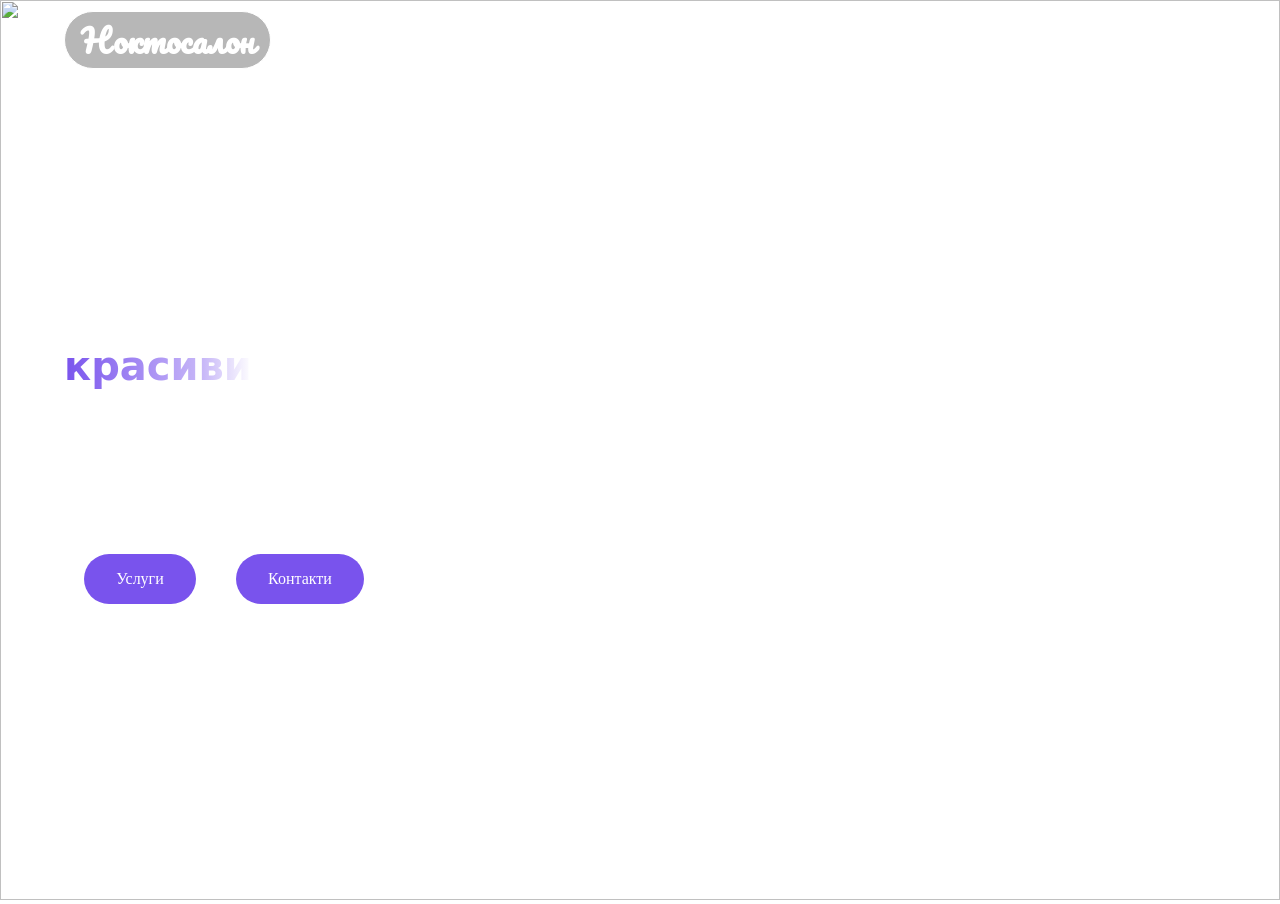
==== index.html @ 21f376b6 "Initial commit Signed-off-by: Ivaylo Ivanov <ivaylolivanov95@gmail.com>" ====
<!DOCTYPE html>
<html>
  <head>
    <meta charset="UTF-8">
    <meta name="viewport" content="width=device-width, initial-scale=1.0">
    <link rel="preconnect" href="https://fonts.googleapis.com">
    <link rel="preconnect" href="https://fonts.gstatic.com" crossorigin>
    <link href="https://fonts.googleapis.com/css2?family=EB+Garamond:ital,wght@0,400..800;1,400..800&family=Fascinate&family=Oi&family=Pacifico&display=swap" rel="stylesheet">

    <meta name="description" content="Грижа за вашите нокти.">

    <title>Салон за Нокти - Ноктосалон</title>
    <link rel="stylesheet" href="style.css">
  </head>

  <body>
    <div class="absolute-bg">
      <img src="data/nail-salon.jpg">
    </div>

    <header>
      <div id="logo">Ноктосалон</div>
      <nav>
        <a>Услуги</a>
        <a>За Нас</a>
        <a>Галерия</a>
        <a>Контакти</a>
      </nav>
    </header>

    <section id="greet-content">
      <h2>
        Погрижете за вашите нокти. Почувствайте се отново <span class="gradient-purple2white">красиви</span>.
      </h2>
      <p>
        Позволете на ръцете ви отново да се почувстват в готовност да вършат чудесата, на които сте способни.
      </p>

      <nav>
        <a>Услуги</a>
        <a>Контакти</a>
      </nav>
    </section>

  </body>
</html>
---- style.css ----
body {
    margin: 0;
    padding: 0;
}

.absolute-bg {
    padding: 0;
    margin: 0;
    position: absolute;
    width: 100%;
    height: 100%;
    z-index: -1;
}

.absolute-bg img {
    width: 100%;
    height: 100%;
}

#logo {
    /* Most likely very temporal thing */
    background-color: #B7B7B7;
    border: 1px solid white;
    border-radius: 9999999999px;
    padding: 0 0.5em;

    color: white;
    align-content: space-between;

    font-family: "Pacifico", cursive;
    font-weight: 600;
    font-size: 2em;
    font-style: normal;
}

header {
    position: relative;
    display: flex;

    left: 5%;

    width: 90%;
    height: 5em;

    align-items: center;
    justify-content: space-evenly;

    font-family: "Cherry Cream Soda", system-ui;
    font-weight: 500;
    font-style: normal;
}

header nav {
    display: flex;

    width: 100%;

    padding: 0;
    margin: 0;

    list-style: none;

    justify-content: flex-end;
    gap: 3em;
    color: white;
}

#greet-content {
    color: white;

    position: relative;
    left: 5%;
    width: 25%;
}

#greet-content h2 {
    font-family: "Cherry Cream Soda", system-ui;
    font-weight: 600;
    font-style: normal;
    font-size: 2.5em;
}

#greet-content p {
    font-weight: 500;
    font-style: normal;
    font-size: 1.5em;
}

#greet-content nav {
    display: flex;
    justify-content: space-around;
}

#greet-content nav>a {
    background-color: rgba(121, 83, 237, 1);
    border-radius: 999999px;
    padding: 1em 2em;
}

.gradient-purple2white {
    color: #0000;

    background: linear-gradient(90deg, rgba(121, 83, 237, 1) 0%, rgba(200, 184, 248, 1) 74%, rgba(255, 255, 255, 1) 100%);
    background-clip: text;
}
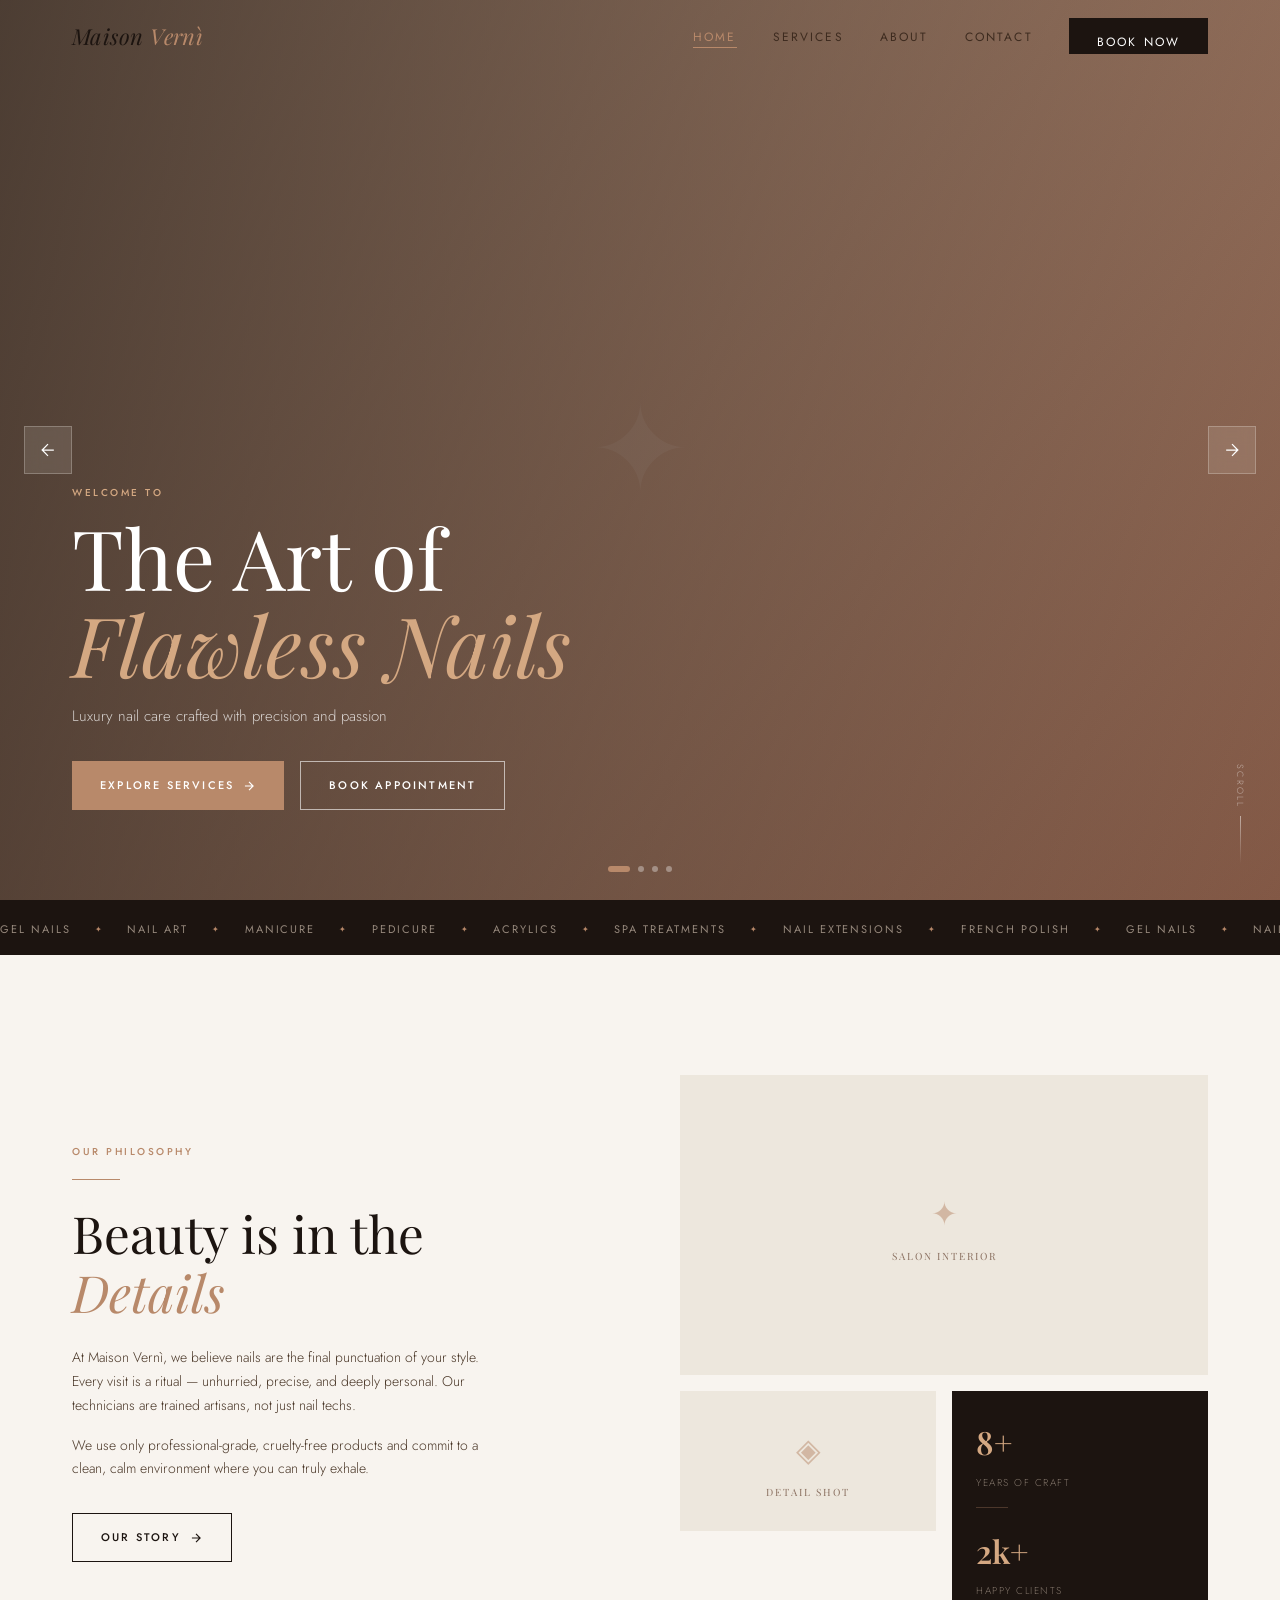
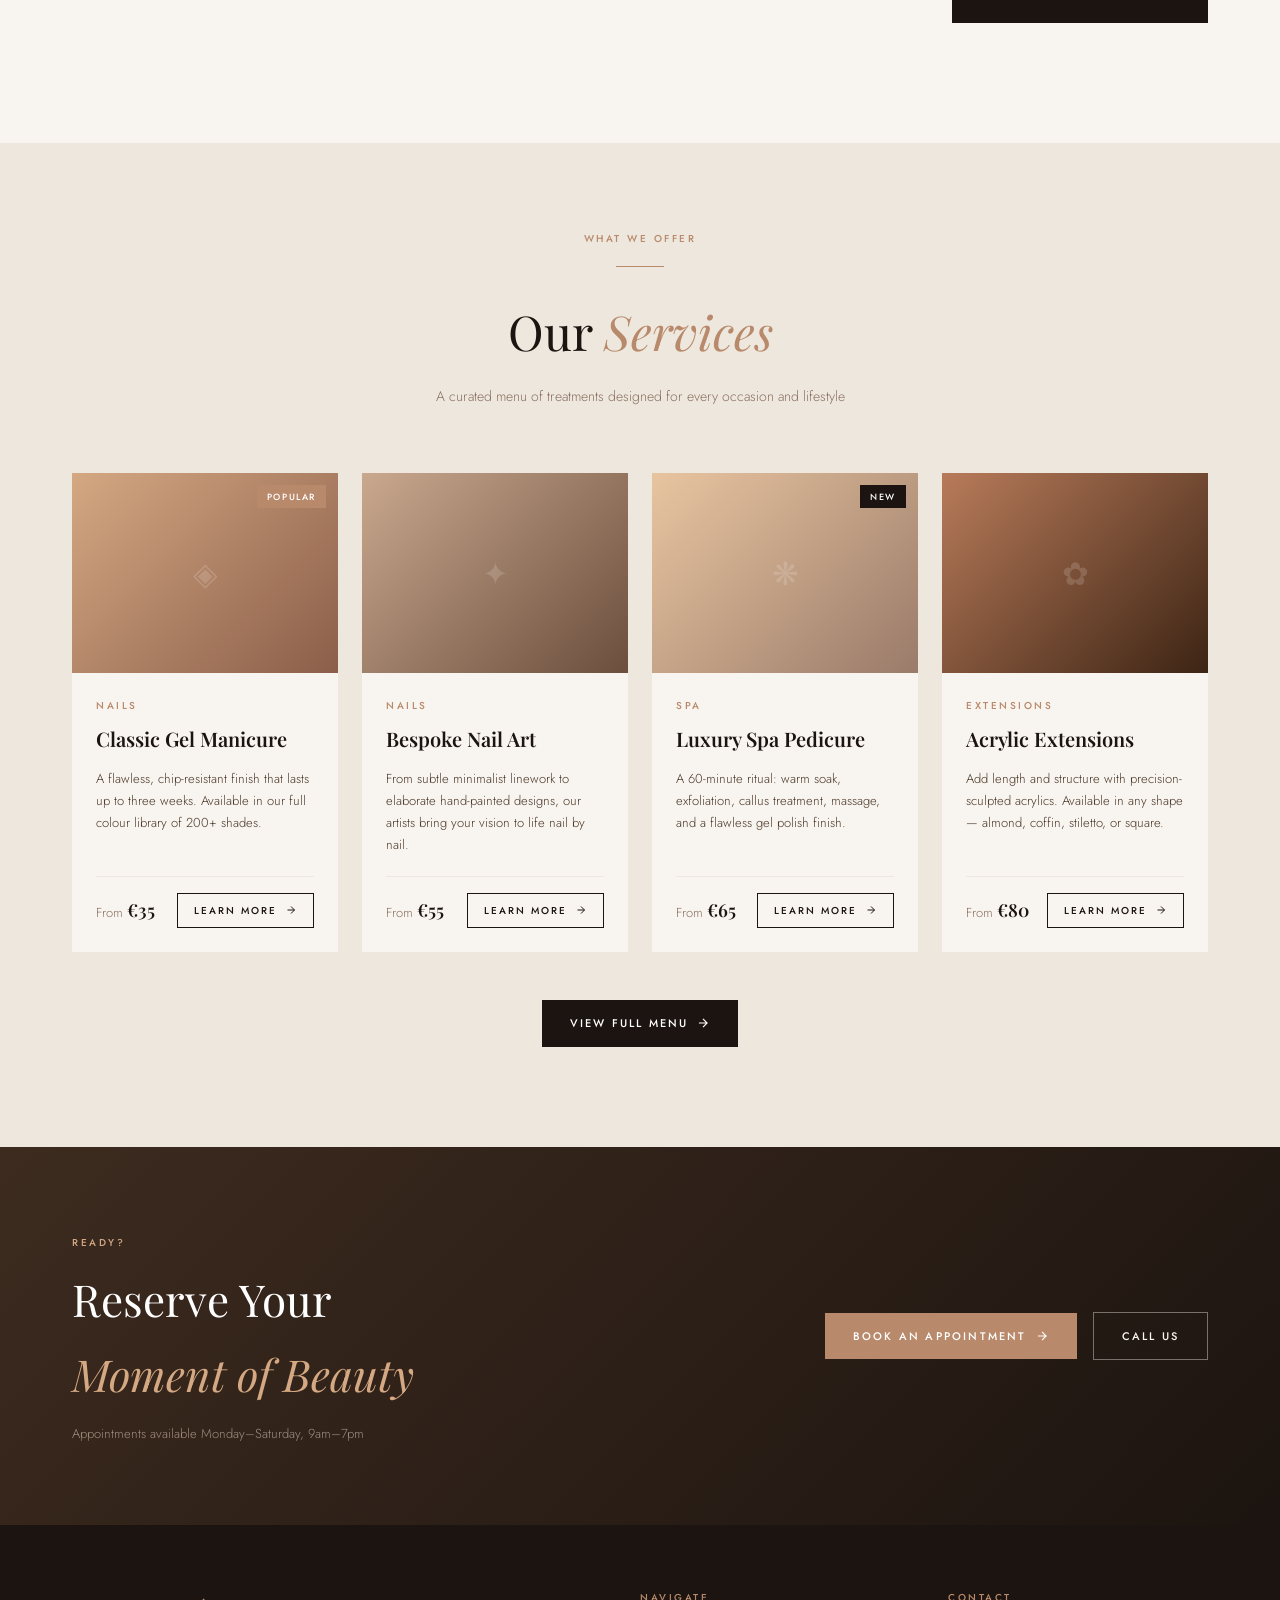
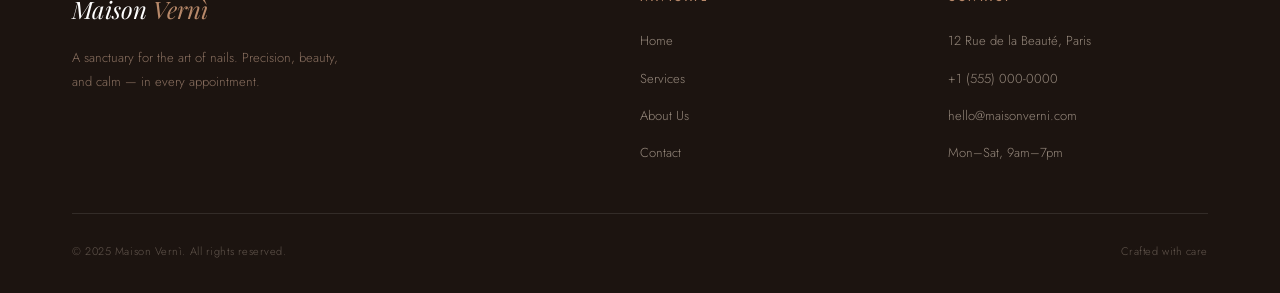
==== commit 76b1316f: "Add pages, upgrade homepage Signed-off-by: Ivaylo Ivanov <ivaylolivanov95@gmail.com>" ====
--- a/index.html
+++ b/index.html
@@ -1,46 +1,338 @@
 <!DOCTYPE html>
-<html>
-  <head>
-    <meta charset="UTF-8">
-    <meta name="viewport" content="width=device-width, initial-scale=1.0">
-    <link rel="preconnect" href="https://fonts.googleapis.com">
-    <link rel="preconnect" href="https://fonts.gstatic.com" crossorigin>
-    <link href="https://fonts.googleapis.com/css2?family=EB+Garamond:ital,wght@0,400..800;1,400..800&family=Fascinate&family=Oi&family=Pacifico&display=swap" rel="stylesheet">
-
-    <meta name="description" content="Грижа за вашите нокти.">
-
-    <title>Салон за Нокти - Ноктосалон</title>
-    <link rel="stylesheet" href="style.css">
-  </head>
-
-  <body>
-    <div class="absolute-bg">
-      <img src="data/nail-salon.jpg">
-    </div>
-
-    <header>
-      <div id="logo">Ноктосалон</div>
-      <nav>
-        <a>Услуги</a>
-        <a>За Нас</a>
-        <a>Галерия</a>
-        <a>Контакти</a>
-      </nav>
-    </header>
-
-    <section id="greet-content">
-      <h2>
-        Погрижете за вашите нокти. Почувствайте се отново <span class="gradient-purple2white">красиви</span>.
-      </h2>
-      <p>
-        Позволете на ръцете ви отново да се почувстват в готовност да вършат чудесата, на които сте способни.
-      </p>
-
-      <nav>
-        <a>Услуги</a>
-        <a>Контакти</a>
-      </nav>
-    </section>
-
-  </body>
+<html lang="en">
+<head>
+  <meta charset="UTF-8" />
+  <meta name="viewport" content="width=device-width, initial-scale=1.0" />
+  <title>Maison Vernì — Nail Atelier</title>
+  <link rel="stylesheet" href="style.css" />
+  <link rel="stylesheet" href="index.css" />
+</head>
+<body>
+
+<!-- ── NAV ───────────────────────────────────────────────── -->
+<nav>
+  <div class="container">
+    <a href="index.html" class="nav-logo">Maison <span>Vernì</span></a>
+    <button class="nav-toggle" aria-label="Toggle menu">
+      <span></span><span></span><span></span>
+    </button>
+    <ul class="nav-links">
+      <li><a href="index.html">Home</a></li>
+      <li><a href="services.html">Services</a></li>
+      <li><a href="about.html">About</a></li>
+      <li><a href="contact.html">Contact</a></li>
+      <li><a href="contact.html" class="btn btn-dark nav-cta">Book Now</a></li>
+    </ul>
+  </div>
+</nav>
+
+<!-- ── SLIDESHOW ─────────────────────────────────────────── -->
+<section class="slideshow" aria-label="Salon gallery">
+  <div class="slideshow-track">
+
+    <div class="slide active">
+      <div class="slide-img" style="background: linear-gradient(135deg, #C9A88E 0%, #8B5E4A 100%);">
+        <div class="slide-placeholder-icon">✦</div>
+      </div>
+      <div class="slide-overlay">
+        <div class="slide-content">
+          <span class="tag">Welcome to</span>
+          <h1>The Art of<br><em>Flawless Nails</em></h1>
+          <p>Luxury nail care crafted with precision and passion</p>
+          <div class="slide-actions">
+            <a href="services.html" class="btn btn-rose">Explore Services
+              <svg width="14" height="14" viewBox="0 0 24 24" fill="none" stroke="currentColor" stroke-width="2"><path d="M5 12h14M12 5l7 7-7 7"/></svg>
+            </a>
+            <a href="contact.html" class="btn btn-outline" style="color:#fff;border-color:rgba(255,255,255,0.6);">Book Appointment</a>
+          </div>
+        </div>
+      </div>
+    </div>
+
+    <div class="slide">
+      <div class="slide-img" style="background: linear-gradient(135deg, #6B4E3D 0%, #3D2414 50%, #B87B5A 100%);">
+        <div class="slide-placeholder-icon">◈</div>
+      </div>
+      <div class="slide-overlay">
+        <div class="slide-content">
+          <span class="tag">Signature Service</span>
+          <h1>Gel Artistry<br><em>Redefined</em></h1>
+          <p>Long-lasting colour with a mirror-like shine that endures</p>
+          <div class="slide-actions">
+            <a href="services.html" class="btn btn-rose">Discover More
+              <svg width="14" height="14" viewBox="0 0 24 24" fill="none" stroke="currentColor" stroke-width="2"><path d="M5 12h14M12 5l7 7-7 7"/></svg>
+            </a>
+          </div>
+        </div>
+      </div>
+    </div>
+
+    <div class="slide">
+      <div class="slide-img" style="background: linear-gradient(135deg, #D4B896 0%, #9A7B6A 50%, #5C3A28 100%);">
+        <div class="slide-placeholder-icon">❋</div>
+      </div>
+      <div class="slide-overlay">
+        <div class="slide-content">
+          <span class="tag">Nail Art Studio</span>
+          <h1>Where Nails<br><em>Become Canvas</em></h1>
+          <p>Bespoke nail art tailored to your aesthetic vision</p>
+          <div class="slide-actions">
+            <a href="contact.html" class="btn btn-rose">Book a Session
+              <svg width="14" height="14" viewBox="0 0 24 24" fill="none" stroke="currentColor" stroke-width="2"><path d="M5 12h14M12 5l7 7-7 7"/></svg>
+            </a>
+          </div>
+        </div>
+      </div>
+    </div>
+
+    <div class="slide">
+      <div class="slide-img" style="background: linear-gradient(135deg, #E8C5A0 0%, #C49070 50%, #7A4F38 100%);">
+        <div class="slide-placeholder-icon">✿</div>
+      </div>
+      <div class="slide-overlay">
+        <div class="slide-content">
+          <span class="tag">Spa Experience</span>
+          <h1>Indulge in<br><em>Pure Luxury</em></h1>
+          <p>Full spa manicures and pedicures — your moment of calm</p>
+          <div class="slide-actions">
+            <a href="services.html" class="btn btn-rose">View Treatments
+              <svg width="14" height="14" viewBox="0 0 24 24" fill="none" stroke="currentColor" stroke-width="2"><path d="M5 12h14M12 5l7 7-7 7"/></svg>
+            </a>
+          </div>
+        </div>
+      </div>
+    </div>
+
+  </div><!-- /track -->
+
+  <button class="ss-prev ss-arrow" aria-label="Previous slide">
+    <svg width="20" height="20" viewBox="0 0 24 24" fill="none" stroke="currentColor" stroke-width="1.5"><path d="M19 12H5M12 19l-7-7 7-7"/></svg>
+  </button>
+  <button class="ss-next ss-arrow" aria-label="Next slide">
+    <svg width="20" height="20" viewBox="0 0 24 24" fill="none" stroke="currentColor" stroke-width="1.5"><path d="M5 12h14M12 5l7 7-7 7"/></svg>
+  </button>
+
+  <div class="slideshow-dots" role="tablist" aria-label="Slide navigation"></div>
+  <div class="scroll-hint">
+    <span>Scroll</span>
+    <div class="scroll-line"></div>
+  </div>
+</section>
+
+<!-- ── MARQUEE STRIP ─────────────────────────────────────── -->
+<div class="marquee-wrap">
+  <div class="marquee-track">
+    <span>Gel Nails</span><span class="dot-sep">✦</span>
+    <span>Nail Art</span><span class="dot-sep">✦</span>
+    <span>Manicure</span><span class="dot-sep">✦</span>
+    <span>Pedicure</span><span class="dot-sep">✦</span>
+    <span>Acrylics</span><span class="dot-sep">✦</span>
+    <span>Spa Treatments</span><span class="dot-sep">✦</span>
+    <span>Nail Extensions</span><span class="dot-sep">✦</span>
+    <span>French Polish</span><span class="dot-sep">✦</span>
+    <span>Gel Nails</span><span class="dot-sep">✦</span>
+    <span>Nail Art</span><span class="dot-sep">✦</span>
+    <span>Manicure</span><span class="dot-sep">✦</span>
+    <span>Pedicure</span><span class="dot-sep">✦</span>
+    <span>Acrylics</span><span class="dot-sep">✦</span>
+    <span>Spa Treatments</span><span class="dot-sep">✦</span>
+    <span>Nail Extensions</span><span class="dot-sep">✦</span>
+    <span>French Polish</span><span class="dot-sep">✦</span>
+  </div>
+</div>
+
+<!-- ── INTRO ──────────────────────────────────────────────── -->
+<section class="intro-section">
+  <div class="container">
+    <div class="intro-grid">
+      <div class="intro-text">
+        <div class="reveal">
+          <span class="tag">Our Philosophy</span>
+          <div class="divider"></div>
+          <h2>Beauty is in the<br><em>Details</em></h2>
+        </div>
+        <p class="reveal reveal-delay-1">At Maison Vernì, we believe nails are the final punctuation of your style. Every visit is a ritual — unhurried, precise, and deeply personal. Our technicians are trained artisans, not just nail techs.</p>
+        <p class="reveal reveal-delay-2">We use only professional-grade, cruelty-free products and commit to a clean, calm environment where you can truly exhale.</p>
+        <a href="about.html" class="btn btn-outline reveal reveal-delay-3">Our Story
+          <svg width="14" height="14" viewBox="0 0 24 24" fill="none" stroke="currentColor" stroke-width="2"><path d="M5 12h14M12 5l7 7-7 7"/></svg>
+        </a>
+      </div>
+      <div class="intro-visual reveal reveal-delay-1">
+        <div class="intro-img-main">
+          <div class="img-placeholder large">
+            <span>✦</span>
+            <p>Salon Interior</p>
+          </div>
+        </div>
+        <div class="intro-img-side">
+          <div class="img-placeholder small">
+            <span>◈</span>
+            <p>Detail Shot</p>
+          </div>
+          <div class="stats-card">
+            <div class="stat"><span class="stat-num">8+</span><span class="stat-label">Years of craft</span></div>
+            <div class="stat-sep"></div>
+            <div class="stat"><span class="stat-num">2k+</span><span class="stat-label">Happy clients</span></div>
+          </div>
+        </div>
+      </div>
+    </div>
+  </div>
+</section>
+
+<!-- ── SERVICES PREVIEW ───────────────────────────────────── -->
+<section class="services-preview">
+  <div class="container">
+    <div class="section-header reveal">
+      <span class="tag">What We Offer</span>
+      <div class="divider divider--center"></div>
+      <h2>Our <em>Services</em></h2>
+      <p>A curated menu of treatments designed for every occasion and lifestyle</p>
+    </div>
+
+    <div class="services-grid">
+
+      <article class="service-card reveal">
+        <div class="service-img">
+          <div class="img-placeholder service-ph" style="background:linear-gradient(135deg,#D4A882,#8B5E4A)">
+            <span>◈</span>
+          </div>
+          <div class="service-badge">Popular</div>
+        </div>
+        <div class="service-body">
+          <span class="tag">Nails</span>
+          <h3>Classic Gel Manicure</h3>
+          <p>A flawless, chip-resistant finish that lasts up to three weeks. Available in our full colour library of 200+ shades.</p>
+          <div class="service-footer">
+            <span class="price">From <strong>€35</strong></span>
+            <a href="services.html#gel-manicure" class="btn btn-outline btn-sm">Learn More
+              <svg width="12" height="12" viewBox="0 0 24 24" fill="none" stroke="currentColor" stroke-width="2"><path d="M5 12h14M12 5l7 7-7 7"/></svg>
+            </a>
+          </div>
+        </div>
+      </article>
+
+      <article class="service-card reveal reveal-delay-1">
+        <div class="service-img">
+          <div class="img-placeholder service-ph" style="background:linear-gradient(135deg,#C9A88E,#6B4E3D)">
+            <span>✦</span>
+          </div>
+        </div>
+        <div class="service-body">
+          <span class="tag">Nails</span>
+          <h3>Bespoke Nail Art</h3>
+          <p>From subtle minimalist linework to elaborate hand-painted designs, our artists bring your vision to life nail by nail.</p>
+          <div class="service-footer">
+            <span class="price">From <strong>€55</strong></span>
+            <a href="services.html#nail-art" class="btn btn-outline btn-sm">Learn More
+              <svg width="12" height="12" viewBox="0 0 24 24" fill="none" stroke="currentColor" stroke-width="2"><path d="M5 12h14M12 5l7 7-7 7"/></svg>
+            </a>
+          </div>
+        </div>
+      </article>
+
+      <article class="service-card reveal reveal-delay-2">
+        <div class="service-img">
+          <div class="img-placeholder service-ph" style="background:linear-gradient(135deg,#E8C5A0,#9A7B6A)">
+            <span>❋</span>
+          </div>
+          <div class="service-badge service-badge--new">New</div>
+        </div>
+        <div class="service-body">
+          <span class="tag">Spa</span>
+          <h3>Luxury Spa Pedicure</h3>
+          <p>A 60-minute ritual: warm soak, exfoliation, callus treatment, massage, and a flawless gel polish finish.</p>
+          <div class="service-footer">
+            <span class="price">From <strong>€65</strong></span>
+            <a href="services.html#spa-pedicure" class="btn btn-outline btn-sm">Learn More
+              <svg width="12" height="12" viewBox="0 0 24 24" fill="none" stroke="currentColor" stroke-width="2"><path d="M5 12h14M12 5l7 7-7 7"/></svg>
+            </a>
+          </div>
+        </div>
+      </article>
+
+      <article class="service-card reveal reveal-delay-3">
+        <div class="service-img">
+          <div class="img-placeholder service-ph" style="background:linear-gradient(135deg,#B87B5A,#3D2414)">
+            <span>✿</span>
+          </div>
+        </div>
+        <div class="service-body">
+          <span class="tag">Extensions</span>
+          <h3>Acrylic Extensions</h3>
+          <p>Add length and structure with precision-sculpted acrylics. Available in any shape — almond, coffin, stiletto, or square.</p>
+          <div class="service-footer">
+            <span class="price">From <strong>€80</strong></span>
+            <a href="services.html#acrylics" class="btn btn-outline btn-sm">Learn More
+              <svg width="12" height="12" viewBox="0 0 24 24" fill="none" stroke="currentColor" stroke-width="2"><path d="M5 12h14M12 5l7 7-7 7"/></svg>
+            </a>
+          </div>
+        </div>
+      </article>
+
+    </div>
+
+    <div class="services-cta reveal">
+      <a href="services.html" class="btn btn-dark">View Full Menu
+        <svg width="14" height="14" viewBox="0 0 24 24" fill="none" stroke="currentColor" stroke-width="2"><path d="M5 12h14M12 5l7 7-7 7"/></svg>
+      </a>
+    </div>
+  </div>
+</section>
+
+<!-- ── CTA BANNER ────────────────────────────────────────── -->
+<section class="cta-banner reveal">
+  <div class="container">
+    <div class="cta-inner">
+      <div class="cta-text">
+        <span class="tag">Ready?</span>
+        <h2>Reserve Your<br><em>Moment of Beauty</em></h2>
+        <p>Appointments available Monday–Saturday, 9am–7pm</p>
+      </div>
+      <div class="cta-actions">
+        <a href="contact.html" class="btn btn-rose">Book an Appointment
+          <svg width="14" height="14" viewBox="0 0 24 24" fill="none" stroke="currentColor" stroke-width="2"><path d="M5 12h14M12 5l7 7-7 7"/></svg>
+        </a>
+        <a href="tel:+1555000000" class="btn btn-outline" style="color:var(--ivory);border-color:rgba(248,244,239,0.4)">Call Us</a>
+      </div>
+    </div>
+  </div>
+</section>
+
+<!-- ── FOOTER ─────────────────────────────────────────────── -->
+<footer>
+  <div class="container">
+    <div class="footer-inner">
+      <div class="footer-brand">
+        <div class="footer-logo">Maison <span>Vernì</span></div>
+        <p>A sanctuary for the art of nails. Precision, beauty, and calm — in every appointment.</p>
+      </div>
+      <div class="footer-col">
+        <h4>Navigate</h4>
+        <ul>
+          <li><a href="index.html">Home</a></li>
+          <li><a href="services.html">Services</a></li>
+          <li><a href="about.html">About Us</a></li>
+          <li><a href="contact.html">Contact</a></li>
+        </ul>
+      </div>
+      <div class="footer-col">
+        <h4>Contact</h4>
+        <ul>
+          <li><a href="#">12 Rue de la Beauté, Paris</a></li>
+          <li><a href="tel:+1555000000">+1 (555) 000-0000</a></li>
+          <li><a href="mailto:hello@maisonverni.com">hello@maisonverni.com</a></li>
+          <li><a href="#">Mon–Sat, 9am–7pm</a></li>
+        </ul>
+      </div>
+    </div>
+    <div class="footer-bottom">
+      <span>© 2025 Maison Vernì. All rights reserved.</span>
+      <span>Crafted with care</span>
+    </div>
+  </div>
+</footer>
+
+<script src="main.js"></script>
+</body>
 </html>
--- a/style.css
+++ b/style.css
@@ -1,105 +1,280 @@
+@import url('https://fonts.googleapis.com/css2?family=Playfair+Display:ital,wght@0,400;0,600;0,700;1,400;1,600&family=Cormorant+Garamond:ital,wght@0,300;0,400;1,300&family=Jost:wght@200;300;400;500&display=swap');
+
+/* ── Variables ──────────────────────────────────────────── */
+:root {
+  --ivory:      #F8F4EF;
+  --ivory-dark: #EDE7DD;
+  --espresso:   #1C1410;
+  --mink:       #3D2B1F;
+  --rose-gold:  #B8896A;
+  --rose-light: #D4A882;
+  --blush:      #E8D5C4;
+  --text-body:  #4A3728;
+  --text-muted: #8A7060;
+  --white:      #FFFFFF;
+
+  --ff-display: 'Playfair Display', Georgia, serif;
+  --ff-accent:  'Cormorant Garamond', Georgia, serif;
+  --ff-body:    'Jost', sans-serif;
+
+  --nav-h: 72px;
+  --max-w: 1200px;
+  --ease: cubic-bezier(0.4, 0, 0.2, 1);
+}
+
+/* ── Reset ──────────────────────────────────────────────── */
+*, *::before, *::after { box-sizing: border-box; margin: 0; padding: 0; }
+html { scroll-behavior: smooth; }
 body {
-    margin: 0;
-    padding: 0;
-}
-
-.absolute-bg {
-    padding: 0;
-    margin: 0;
-    position: absolute;
-    width: 100%;
-    height: 100%;
-    z-index: -1;
-}
-
-.absolute-bg img {
-    width: 100%;
-    height: 100%;
-}
-
-#logo {
-    /* Most likely very temporal thing */
-    background-color: #B7B7B7;
-    border: 1px solid white;
-    border-radius: 9999999999px;
-    padding: 0 0.5em;
-
-    color: white;
-    align-content: space-between;
-
-    font-family: "Pacifico", cursive;
-    font-weight: 600;
-    font-size: 2em;
-    font-style: normal;
-}
-
-header {
-    position: relative;
-    display: flex;
-
-    left: 5%;
-
-    width: 90%;
-    height: 5em;
-
-    align-items: center;
-    justify-content: space-evenly;
-
-    font-family: "Cherry Cream Soda", system-ui;
-    font-weight: 500;
-    font-style: normal;
-}
-
-header nav {
-    display: flex;
-
-    width: 100%;
-
-    padding: 0;
-    margin: 0;
-
-    list-style: none;
-
-    justify-content: flex-end;
-    gap: 3em;
-    color: white;
-}
-
-#greet-content {
-    color: white;
-
-    position: relative;
-    left: 5%;
-    width: 25%;
-}
-
-#greet-content h2 {
-    font-family: "Cherry Cream Soda", system-ui;
-    font-weight: 600;
-    font-style: normal;
-    font-size: 2.5em;
-}
-
-#greet-content p {
-    font-weight: 500;
-    font-style: normal;
-    font-size: 1.5em;
-}
-
-#greet-content nav {
-    display: flex;
-    justify-content: space-around;
-}
-
-#greet-content nav>a {
-    background-color: rgba(121, 83, 237, 1);
-    border-radius: 999999px;
-    padding: 1em 2em;
-}
-
-.gradient-purple2white {
-    color: #0000;
-
-    background: linear-gradient(90deg, rgba(121, 83, 237, 1) 0%, rgba(200, 184, 248, 1) 74%, rgba(255, 255, 255, 1) 100%);
-    background-clip: text;
-}
+  background: var(--ivory);
+  color: var(--espresso);
+  font-family: var(--ff-body);
+  font-weight: 300;
+  line-height: 1.7;
+  overflow-x: hidden;
+}
+img { display: block; max-width: 100%; }
+a { color: inherit; text-decoration: none; }
+ul { list-style: none; }
+
+/* ── Utility ────────────────────────────────────────────── */
+.container { max-width: var(--max-w); margin: 0 auto; padding: 0 32px; }
+.tag {
+  display: inline-block;
+  font-family: var(--ff-body);
+  font-weight: 500;
+  font-size: 10px;
+  letter-spacing: 0.25em;
+  text-transform: uppercase;
+  color: var(--rose-gold);
+}
+.divider {
+  width: 48px; height: 1px;
+  background: var(--rose-gold);
+  margin: 16px 0 24px;
+}
+.divider--center { margin-left: auto; margin-right: auto; }
+
+/* ── NAV ────────────────────────────────────────────────── */
+nav {
+  position: fixed; top: 0; left: 0; right: 0; z-index: 100;
+  height: var(--nav-h);
+  display: flex; align-items: center;
+  transition: background 0.4s var(--ease), box-shadow 0.4s var(--ease);
+}
+nav.scrolled {
+  background: rgba(248, 244, 239, 0.96);
+  backdrop-filter: blur(12px);
+  box-shadow: 0 1px 0 var(--ivory-dark);
+}
+nav .container {
+  display: flex;
+  align-items: center;
+  justify-content: space-between;
+  width: 100%;
+}
+.nav-logo {
+  font-family: var(--ff-display);
+  font-style: italic;
+  font-size: 22px;
+  font-weight: 400;
+  color: var(--espresso);
+  letter-spacing: 0.02em;
+  line-height: 1;
+}
+.nav-logo span { color: var(--rose-gold); }
+.nav-links {
+  display: flex; gap: 36px; align-items: center;
+}
+.nav-links a {
+  font-family: var(--ff-body);
+  font-weight: 400;
+  font-size: 12px;
+  letter-spacing: 0.18em;
+  text-transform: uppercase;
+  color: var(--mink);
+  position: relative;
+  padding-bottom: 2px;
+  transition: color 0.25s;
+}
+.nav-links a::after {
+  content: '';
+  position: absolute; bottom: 0; left: 0; right: 0;
+  height: 1px; background: var(--rose-gold);
+  transform: scaleX(0); transform-origin: left;
+  transition: transform 0.3s var(--ease);
+}
+.nav-links a:hover { color: var(--rose-gold); }
+.nav-links a:hover::after,
+.nav-links a.active::after { transform: scaleX(1); }
+.nav-links a.active { color: var(--rose-gold); }
+.nav-cta {
+  font-family: var(--ff-body);
+  font-weight: 500;
+  font-size: 11px;
+  letter-spacing: 0.2em;
+  text-transform: uppercase;
+  color: var(--white) !important;
+  background: var(--espresso);
+  padding: 10px 22px;
+  transition: background 0.25s !important;
+}
+.nav-cta::after { display: none !important; }
+.nav-cta:hover { background: var(--rose-gold) !important; color: var(--white) !important; }
+
+/* Mobile hamburger */
+.nav-toggle {
+  display: none;
+  background: none; border: none; cursor: pointer;
+  padding: 4px; flex-direction: column; gap: 5px;
+}
+.nav-toggle span {
+  display: block; width: 24px; height: 1.5px;
+  background: var(--espresso);
+  transition: transform 0.3s var(--ease), opacity 0.3s;
+}
+@media (max-width: 768px) {
+  .nav-toggle { display: flex; }
+  .nav-links {
+    position: fixed; top: var(--nav-h); left: 0; right: 0;
+    background: var(--ivory);
+    flex-direction: column; gap: 0;
+    padding: 24px 0;
+    transform: translateY(-110%);
+    opacity: 0;
+    transition: transform 0.4s var(--ease), opacity 0.4s var(--ease);
+    box-shadow: 0 8px 24px rgba(0,0,0,0.08);
+  }
+  .nav-links.open { transform: translateY(0); opacity: 1; }
+  .nav-links a { padding: 14px 32px; width: 100%; }
+  .nav-cta { margin: 8px 32px; width: calc(100% - 64px); text-align: center; }
+}
+
+/* ── FOOTER ─────────────────────────────────────────────── */
+footer {
+  background: var(--espresso);
+  color: var(--blush);
+  padding: 64px 0 32px;
+  margin-top: 120px;
+}
+.footer-inner {
+  display: grid;
+  grid-template-columns: 2fr 1fr 1fr;
+  gap: 48px;
+  padding-bottom: 48px;
+  border-bottom: 1px solid rgba(255,255,255,0.1);
+}
+.footer-brand { max-width: 280px; }
+.footer-logo {
+  font-family: var(--ff-display);
+  font-style: italic;
+  font-size: 24px;
+  color: var(--white);
+  margin-bottom: 16px;
+}
+.footer-logo span { color: var(--rose-gold); }
+.footer-brand p {
+  font-size: 13px;
+  color: var(--text-muted);
+  line-height: 1.8;
+}
+.footer-col h4 {
+  font-family: var(--ff-body);
+  font-weight: 500;
+  font-size: 10px;
+  letter-spacing: 0.25em;
+  text-transform: uppercase;
+  color: var(--rose-gold);
+  margin-bottom: 20px;
+}
+.footer-col ul { display: flex; flex-direction: column; gap: 10px; }
+.footer-col a {
+  font-size: 13px;
+  color: rgba(232, 213, 196, 0.6);
+  transition: color 0.2s;
+}
+.footer-col a:hover { color: var(--blush); }
+.footer-bottom {
+  padding-top: 28px;
+  display: flex; justify-content: space-between; align-items: center;
+  font-size: 11px;
+  color: rgba(232, 213, 196, 0.35);
+  letter-spacing: 0.05em;
+}
+@media (max-width: 768px) {
+  .footer-inner { grid-template-columns: 1fr; gap: 32px; }
+  .footer-bottom { flex-direction: column; gap: 8px; text-align: center; }
+}
+
+/* ── PAGE HERO (inner pages) ────────────────────────────── */
+.page-hero {
+  padding: calc(var(--nav-h) + 80px) 0 80px;
+  text-align: center;
+  background: linear-gradient(180deg, var(--ivory-dark) 0%, var(--ivory) 100%);
+  position: relative;
+  overflow: hidden;
+}
+.page-hero::before {
+  content: '';
+  position: absolute; inset: 0;
+  background: radial-gradient(ellipse 60% 80% at 50% 0%, rgba(184,137,106,0.12), transparent);
+}
+.page-hero .tag { margin-bottom: 12px; }
+.page-hero h1 {
+  font-family: var(--ff-display);
+  font-size: clamp(36px, 6vw, 68px);
+  font-weight: 400;
+  line-height: 1.1;
+  letter-spacing: -0.01em;
+  color: var(--espresso);
+}
+.page-hero h1 em { font-style: italic; color: var(--rose-gold); }
+.page-hero p {
+  max-width: 520px; margin: 20px auto 0;
+  font-size: 15px; color: var(--text-body);
+}
+
+/* ── BTN ─────────────────────────────────────────────────── */
+.btn {
+  display: inline-flex; align-items: center; gap: 8px;
+  font-family: var(--ff-body);
+  font-weight: 500;
+  font-size: 11px;
+  letter-spacing: 0.2em;
+  text-transform: uppercase;
+  padding: 14px 28px;
+  cursor: pointer;
+  border: none;
+  transition: all 0.25s var(--ease);
+}
+.btn-dark {
+  background: var(--espresso); color: var(--white);
+}
+.btn-dark:hover { background: var(--mink); transform: translateY(-1px); }
+.btn-outline {
+  background: transparent;
+  color: var(--espresso);
+  border: 1px solid var(--espresso);
+}
+.btn-outline:hover {
+  background: var(--espresso); color: var(--white);
+  transform: translateY(-1px);
+}
+.btn-rose {
+  background: var(--rose-gold); color: var(--white);
+}
+.btn-rose:hover { background: var(--rose-light); transform: translateY(-1px); }
+.btn svg { transition: transform 0.25s var(--ease); }
+.btn:hover svg { transform: translateX(3px); }
+
+/* ── Fade-in on scroll ──────────────────────────────────── */
+.reveal {
+  opacity: 0;
+  transform: translateY(28px);
+  transition: opacity 0.7s var(--ease), transform 0.7s var(--ease);
+}
+.reveal.visible { opacity: 1; transform: translateY(0); }
+.reveal-delay-1 { transition-delay: 0.1s; }
+.reveal-delay-2 { transition-delay: 0.2s; }
+.reveal-delay-3 { transition-delay: 0.3s; }
+.reveal-delay-4 { transition-delay: 0.4s; }
--- a/index.css
+++ b/index.css
@@ -0,0 +1,393 @@
+/* ── SLIDESHOW ───────────────────────────────────────────── */
+.slideshow {
+  position: relative;
+  height: 100vh; min-height: 600px;
+  overflow: hidden;
+}
+.slideshow-track { position: absolute; inset: 0; }
+
+.slide {
+  position: absolute; inset: 0;
+  opacity: 0;
+  transition: opacity 0.9s ease;
+  pointer-events: none;
+}
+.slide.active { opacity: 1; pointer-events: auto; }
+
+.slide-img {
+  position: absolute; inset: 0;
+  background-size: cover; background-position: center;
+  display: flex; align-items: center; justify-content: center;
+}
+.slide-placeholder-icon {
+  font-size: 120px;
+  color: rgba(255,255,255,0.08);
+  user-select: none;
+  pointer-events: none;
+}
+
+.slide-overlay {
+  position: absolute; inset: 0;
+  background: linear-gradient(
+    105deg,
+    rgba(28, 20, 16, 0.72) 0%,
+    rgba(28, 20, 16, 0.35) 55%,
+    rgba(28, 20, 16, 0.08) 100%
+  );
+  display: flex; align-items: flex-end;
+  padding-bottom: 10vh;
+}
+.slide-content {
+  max-width: var(--max-w);
+  margin: 0 auto;
+  padding: 0 32px;
+  width: 100%;
+}
+.slide-content .tag { color: var(--rose-light); margin-bottom: 12px; }
+.slide-content h1 {
+  font-family: var(--ff-display);
+  font-size: clamp(40px, 6.5vw, 84px);
+  font-weight: 400;
+  line-height: 1.05;
+  color: var(--white);
+  margin-bottom: 16px;
+}
+.slide-content h1 em { font-style: italic; color: var(--rose-light); }
+.slide-content p {
+  font-size: 15px;
+  color: rgba(255,255,255,0.75);
+  margin-bottom: 32px;
+  max-width: 420px;
+}
+.slide-actions { display: flex; gap: 16px; flex-wrap: wrap; }
+
+/* Arrows */
+.ss-arrow {
+  position: absolute; top: 50%; transform: translateY(-50%);
+  background: rgba(248,244,239,0.12);
+  border: 1px solid rgba(248,244,239,0.25);
+  color: var(--white);
+  width: 48px; height: 48px;
+  display: flex; align-items: center; justify-content: center;
+  cursor: pointer;
+  transition: background 0.25s, border-color 0.25s;
+  z-index: 10;
+  backdrop-filter: blur(8px);
+}
+.ss-arrow:hover { background: rgba(184,137,106,0.5); border-color: var(--rose-gold); }
+.ss-prev { left: 24px; }
+.ss-next { right: 24px; }
+
+/* Dots */
+.slideshow-dots {
+  position: absolute; bottom: 28px; left: 50%; transform: translateX(-50%);
+  display: flex; gap: 8px; z-index: 10;
+}
+.dot {
+  width: 6px; height: 6px;
+  border-radius: 50%;
+  background: rgba(255,255,255,0.35);
+  border: none; cursor: pointer;
+  padding: 0;
+  transition: background 0.3s, width 0.3s;
+}
+.dot.active { background: var(--rose-gold); width: 22px; border-radius: 3px; }
+
+/* Scroll hint */
+.scroll-hint {
+  position: absolute; right: 32px; bottom: 36px;
+  display: flex; flex-direction: column; align-items: center; gap: 8px;
+  z-index: 10;
+}
+.scroll-hint span {
+  font-family: var(--ff-body);
+  font-size: 9px;
+  letter-spacing: 0.25em;
+  text-transform: uppercase;
+  color: rgba(255,255,255,0.5);
+  writing-mode: vertical-rl;
+}
+.scroll-line {
+  width: 1px; height: 48px;
+  background: linear-gradient(to bottom, rgba(255,255,255,0.5), transparent);
+  animation: scrollPulse 2s ease-in-out infinite;
+}
+@keyframes scrollPulse {
+  0%, 100% { opacity: 0.4; transform: scaleY(1); transform-origin: top; }
+  50% { opacity: 1; transform: scaleY(1.2); }
+}
+
+/* ── MARQUEE ─────────────────────────────────────────────── */
+.marquee-wrap {
+  background: var(--espresso);
+  padding: 14px 0;
+  overflow: hidden;
+  white-space: nowrap;
+}
+.marquee-track {
+  display: inline-flex; gap: 24px; align-items: center;
+  animation: marquee 28s linear infinite;
+}
+.marquee-track span {
+  font-family: var(--ff-body);
+  font-size: 11px;
+  font-weight: 400;
+  letter-spacing: 0.18em;
+  text-transform: uppercase;
+  color: rgba(232,213,196,0.6);
+}
+.dot-sep { color: var(--rose-gold) !important; font-size: 8px !important; }
+@keyframes marquee {
+  0%   { transform: translateX(0); }
+  100% { transform: translateX(-50%); }
+}
+
+/* ── INTRO SECTION ───────────────────────────────────────── */
+.intro-section { padding: 120px 0; }
+.intro-grid {
+  display: grid;
+  grid-template-columns: 1fr 1fr;
+  gap: 80px; align-items: center;
+}
+.intro-text h2 {
+  font-family: var(--ff-display);
+  font-size: clamp(32px, 4vw, 52px);
+  font-weight: 400;
+  line-height: 1.15;
+  margin-bottom: 24px;
+  color: var(--espresso);
+}
+.intro-text h2 em { font-style: italic; color: var(--rose-gold); }
+.intro-text p {
+  font-size: 14px;
+  color: var(--text-body);
+  margin-bottom: 16px;
+  max-width: 440px;
+}
+.intro-text .btn { margin-top: 16px; }
+
+.intro-visual {
+  display: grid;
+  grid-template-columns: 1fr 1fr;
+  grid-template-rows: auto auto;
+  gap: 16px;
+}
+.intro-img-main { grid-column: 1 / -1; }
+.intro-img-side { display: flex; flex-direction: column; gap: 16px; grid-column: 1 / -1; }
+.img-placeholder {
+  display: flex; flex-direction: column;
+  align-items: center; justify-content: center; gap: 8px;
+  background: var(--ivory-dark);
+  color: var(--rose-gold);
+  font-family: var(--ff-display);
+}
+.img-placeholder span { font-size: 32px; opacity: 0.5; }
+.img-placeholder p {
+  font-size: 10px;
+  letter-spacing: 0.2em;
+  text-transform: uppercase;
+  color: var(--text-muted);
+}
+.img-placeholder.large { height: 300px; }
+.img-placeholder.small { height: 140px; flex: 1; }
+
+.intro-img-side {
+  display: grid;
+  grid-template-columns: 1fr 1fr;
+  gap: 16px;
+  grid-column: 1 / -1;
+}
+.stats-card {
+  background: var(--espresso);
+  padding: 24px;
+  display: flex;
+  flex-direction: column;
+  justify-content: center;
+  gap: 16px;
+}
+.stat { display: flex; flex-direction: column; gap: 4px; }
+.stat-num {
+  font-family: var(--ff-display);
+  font-size: 32px;
+  font-weight: 600;
+  color: var(--rose-light);
+}
+.stat-label {
+  font-size: 10px;
+  letter-spacing: 0.15em;
+  text-transform: uppercase;
+  color: rgba(232,213,196,0.5);
+}
+.stat-sep { width: 32px; height: 1px; background: rgba(184,137,106,0.3); }
+
+/* ── SERVICES PREVIEW ───────────────────────────────────── */
+.services-preview { padding: 80px 0 100px; background: var(--ivory-dark); }
+.section-header {
+  text-align: center;
+  margin-bottom: 64px;
+}
+.section-header h2 {
+  font-family: var(--ff-display);
+  font-size: clamp(28px, 4vw, 48px);
+  font-weight: 400;
+  color: var(--espresso);
+  margin-bottom: 12px;
+}
+.section-header h2 em { font-style: italic; color: var(--rose-gold); }
+.section-header p {
+  font-size: 14px;
+  color: var(--text-muted);
+  max-width: 420px;
+  margin: 0 auto;
+}
+
+.services-grid {
+  display: grid;
+  grid-template-columns: repeat(4, 1fr);
+  gap: 24px;
+}
+.service-card {
+  background: var(--ivory);
+  display: flex;
+  flex-direction: column;
+  transition: transform 0.3s var(--ease), box-shadow 0.3s var(--ease);
+}
+.service-card:hover {
+  transform: translateY(-6px);
+  box-shadow: 0 20px 48px rgba(28,20,16,0.12);
+}
+.service-img { position: relative; }
+.service-ph {
+  height: 200px;
+  display: flex; align-items: center; justify-content: center;
+  font-size: 40px; color: rgba(255,255,255,0.3);
+}
+.service-badge {
+  position: absolute; top: 12px; right: 12px;
+  background: var(--rose-gold); color: var(--white);
+  font-family: var(--ff-body);
+  font-size: 9px;
+  font-weight: 500;
+  letter-spacing: 0.18em;
+  text-transform: uppercase;
+  padding: 4px 10px;
+}
+.service-badge--new { background: var(--espresso); }
+.service-body { padding: 24px; flex: 1; display: flex; flex-direction: column; }
+.service-body .tag { margin-bottom: 8px; }
+.service-body h3 {
+  font-family: var(--ff-display);
+  font-size: 20px;
+  font-weight: 600;
+  margin-bottom: 12px;
+  color: var(--espresso);
+}
+.service-body p {
+  font-size: 13px;
+  color: var(--text-body);
+  line-height: 1.7;
+  flex: 1;
+  margin-bottom: 20px;
+}
+.service-footer {
+  display: flex;
+  align-items: center;
+  justify-content: space-between;
+  border-top: 1px solid var(--ivory-dark);
+  padding-top: 16px;
+  margin-top: auto;
+}
+.price {
+  font-size: 13px;
+  color: var(--text-muted);
+}
+.price strong {
+  font-family: var(--ff-display);
+  font-size: 18px;
+  font-weight: 600;
+  color: var(--espresso);
+}
+.btn-sm { padding: 8px 16px; font-size: 10px; }
+.services-cta { text-align: center; margin-top: 48px; }
+
+/* ── TESTIMONIALS ────────────────────────────────────────── */
+.testimonials { padding: 100px 0; }
+.testimonials-grid {
+  display: grid;
+  grid-template-columns: repeat(3, 1fr);
+  gap: 32px;
+}
+.testimonial {
+  background: var(--ivory-dark);
+  padding: 36px;
+  position: relative;
+}
+.testimonial::before {
+  content: '"';
+  position: absolute; top: 16px; left: 24px;
+  font-family: var(--ff-display);
+  font-size: 64px;
+  color: var(--rose-gold);
+  opacity: 0.3;
+  line-height: 1;
+}
+.stars { color: var(--rose-gold); font-size: 13px; margin-bottom: 16px; letter-spacing: 2px; }
+.testimonial p {
+  font-family: var(--ff-accent);
+  font-size: 15px;
+  font-style: italic;
+  color: var(--text-body);
+  line-height: 1.8;
+  margin-bottom: 20px;
+}
+.testimonial cite {
+  font-family: var(--ff-body);
+  font-size: 11px;
+  letter-spacing: 0.15em;
+  text-transform: uppercase;
+  color: var(--text-muted);
+  font-style: normal;
+}
+
+/* ── CTA BANNER ──────────────────────────────────────────── */
+.cta-banner {
+  padding: 80px 0;
+  background: linear-gradient(135deg, var(--mink) 0%, var(--espresso) 100%);
+  margin-top: 0;
+}
+.cta-inner {
+  display: flex;
+  align-items: center;
+  justify-content: space-between;
+  gap: 48px;
+  flex-wrap: wrap;
+}
+.cta-text .tag { color: var(--rose-light); }
+.cta-text h2 {
+  font-family: var(--ff-display);
+  font-size: clamp(28px, 4vw, 44px);
+  font-weight: 400;
+  color: var(--white);
+  margin: 8px 0 12px;
+}
+.cta-text h2 em { font-style: italic; color: var(--rose-light); }
+.cta-text p { font-size: 13px; color: rgba(232,213,196,0.6); }
+.cta-actions { display: flex; gap: 16px; align-items: center; flex-wrap: wrap; }
+
+footer { margin-top: 0; }
+
+/* ── RESPONSIVE ──────────────────────────────────────────── */
+@media (max-width: 1024px) {
+  .services-grid { grid-template-columns: repeat(2, 1fr); }
+  .intro-grid { grid-template-columns: 1fr; gap: 48px; }
+  .intro-text p { max-width: none; }
+}
+@media (max-width: 768px) {
+  .slideshow { height: 90vh; }
+  .ss-arrow { display: none; }
+  .services-grid { grid-template-columns: 1fr; }
+  .testimonials-grid { grid-template-columns: 1fr; }
+  .cta-inner { flex-direction: column; text-align: center; }
+  .cta-actions { justify-content: center; }
+  .scroll-hint { display: none; }
+}
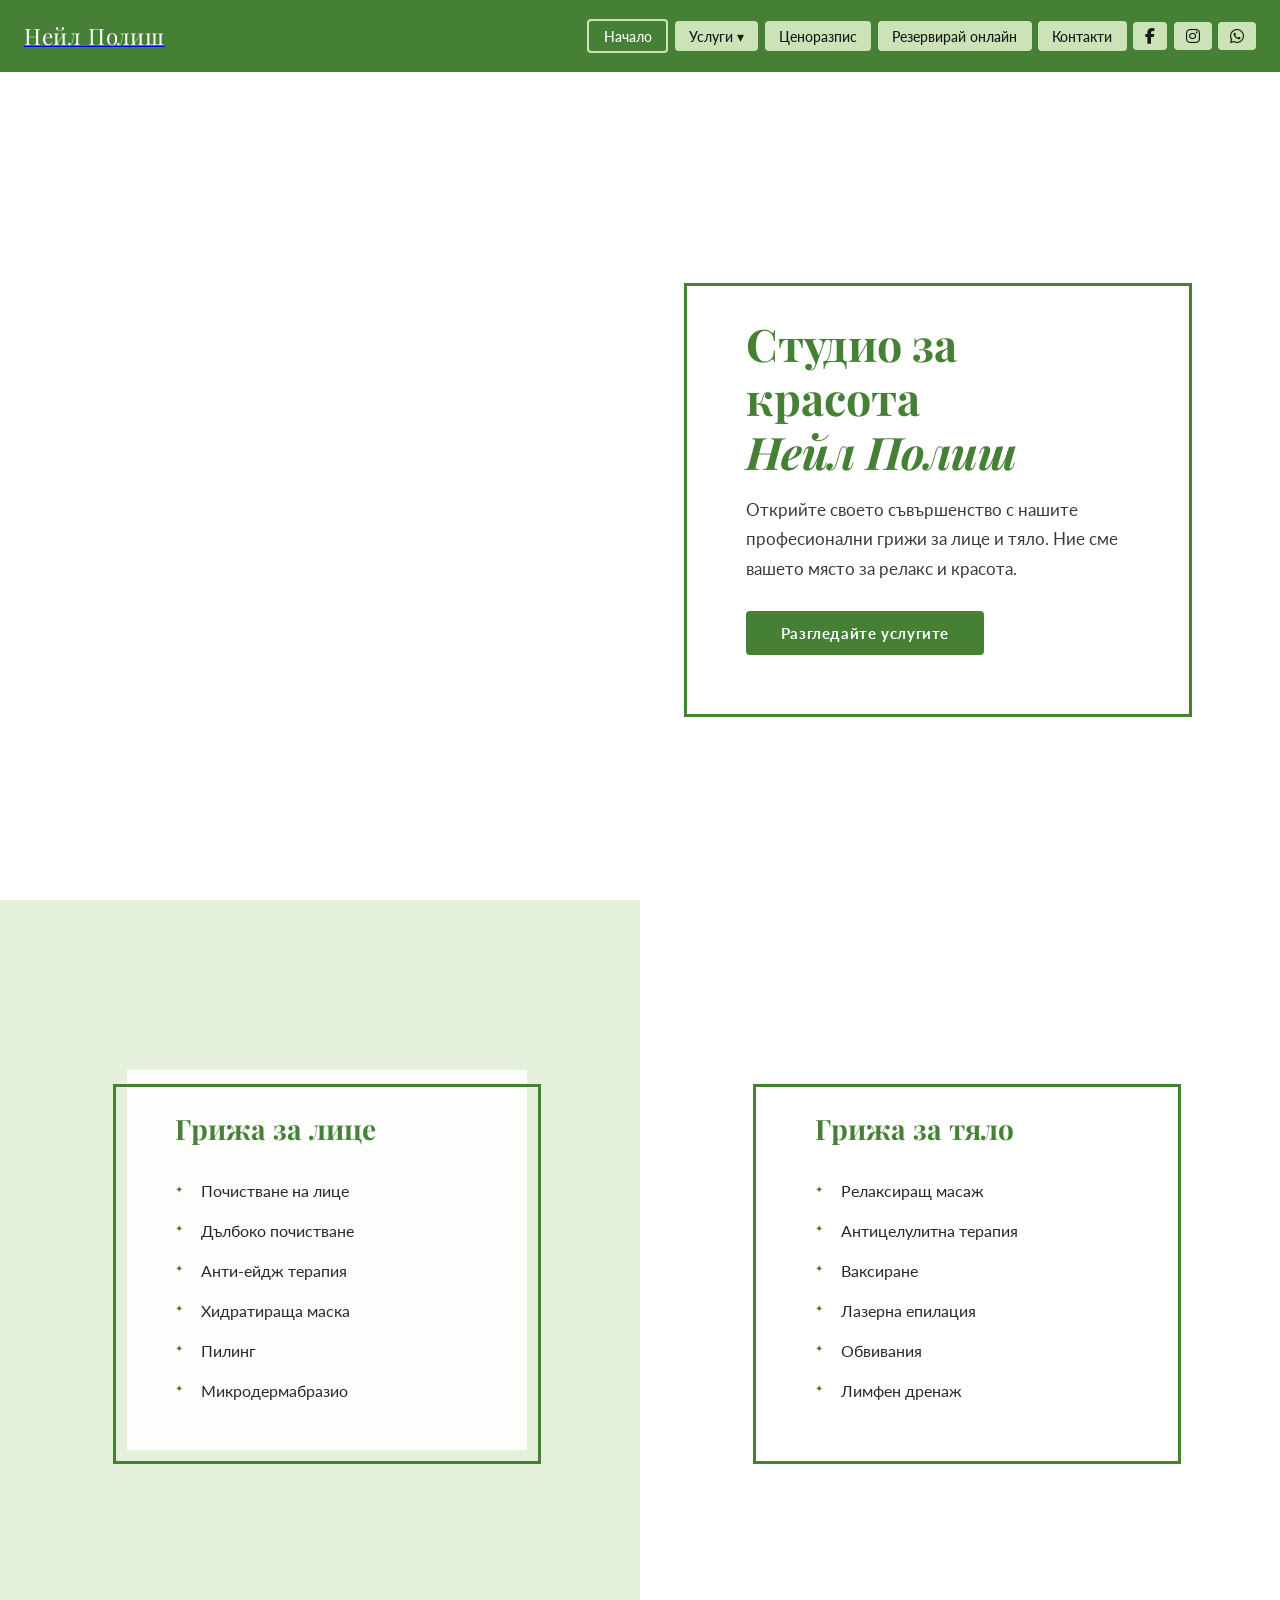
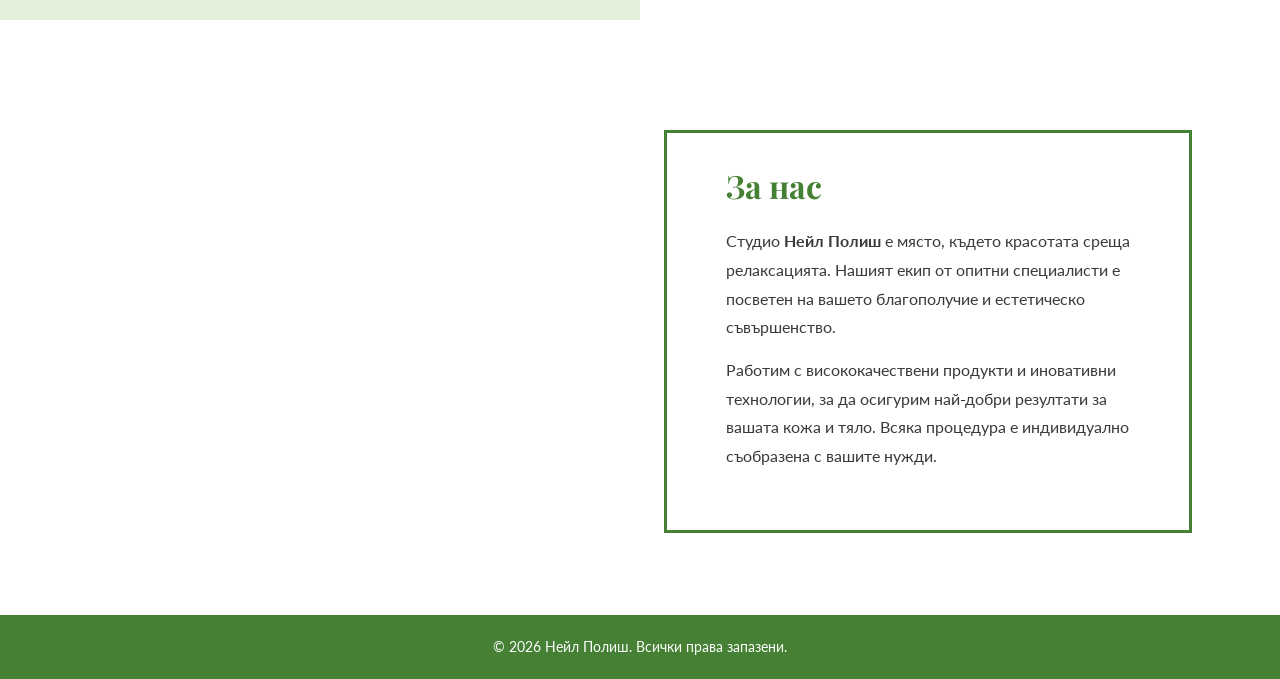
==== commit b401d709: "Initial state Signed-off-by: Ivaylo Ivanov <ivaylolivanov95@gmail.com>" ====
--- a/index.html
+++ b/index.html
@@ -1,338 +1,152 @@
 <!DOCTYPE html>
-<html lang="en">
+<html lang="bg">
 <head>
   <meta charset="UTF-8" />
   <meta name="viewport" content="width=device-width, initial-scale=1.0" />
-  <title>Maison Vernì — Nail Atelier</title>
-  <link rel="stylesheet" href="style.css" />
-  <link rel="stylesheet" href="index.css" />
+  <title>Нейл Полиш — Студио за красота</title>
+  <link rel="preconnect" href="https://fonts.googleapis.com" />
+  <link rel="preconnect" href="https://fonts.gstatic.com" crossorigin />
+  <link rel="stylesheet" href="https://fonts.googleapis.com/css2?family=Playfair+Display:ital,wght@0,400;0,600;0,700;1,400&family=Lato:wght@300;400;700&display=swap" />
+  <link rel="stylesheet" href="https://cdnjs.cloudflare.com/ajax/libs/font-awesome/6.5.0/css/all.min.css" />
+  <link rel="stylesheet" href="css/style.css" />
 </head>
 <body>
 
-<!-- ── NAV ───────────────────────────────────────────────── -->
-<nav>
-  <div class="container">
-    <a href="index.html" class="nav-logo">Maison <span>Vernì</span></a>
-    <button class="nav-toggle" aria-label="Toggle menu">
-      <span></span><span></span><span></span>
-    </button>
-    <ul class="nav-links">
-      <li><a href="index.html">Home</a></li>
-      <li><a href="services.html">Services</a></li>
-      <li><a href="about.html">About</a></li>
-      <li><a href="contact.html">Contact</a></li>
-      <li><a href="contact.html" class="btn btn-dark nav-cta">Book Now</a></li>
+  <!-- ======================================================
+       Navigation
+       ====================================================== -->
+  <nav class="navbar">
+    <a href="#hero" class="nav-logo">
+      <span class="logo-text">Нейл Полиш</span>
+    </a>
+
+    <ul class="nav-links" id="navLinks">
+      <li>
+        <a href="#hero" class="nav-btn nav-btn--active">Начало</a>
+      </li>
+
+      <li class="nav-dropdown">
+        <a href="#services" class="nav-btn">Услуги ▾</a>
+        <ul class="dropdown-menu">
+          <li><a href="#services">Грижа за лице</a></li>
+          <li><a href="#services">Грижа за тяло</a></li>
+        </ul>
+      </li>
+
+      <li><a href="#" class="nav-btn">Ценоразпис</a></li>
+      <li><a href="#" class="nav-btn">Резервирай онлайн</a></li>
+      <li><a href="#" class="nav-btn">Контакти</a></li>
+
+      <li>
+        <a href="https://www.facebook.com" target="_blank" rel="noopener" class="nav-btn nav-btn--icon" aria-label="Facebook">
+          <i class="fab fa-facebook-f"></i>
+        </a>
+      </li>
+      <li>
+        <a href="https://www.instagram.com" target="_blank" rel="noopener" class="nav-btn nav-btn--icon" aria-label="Instagram">
+          <i class="fab fa-instagram"></i>
+        </a>
+      </li>
+      <li>
+        <a href="https://wa.me/" target="_blank" rel="noopener" class="nav-btn nav-btn--icon" aria-label="WhatsApp">
+          <i class="fab fa-whatsapp"></i>
+        </a>
+      </li>
     </ul>
-  </div>
-</nav>
 
-<!-- ── SLIDESHOW ─────────────────────────────────────────── -->
-<section class="slideshow" aria-label="Salon gallery">
-  <div class="slideshow-track">
+    <button class="nav-hamburger" id="hamburger" aria-label="Меню">&#9776;</button>
+  </nav>
 
-    <div class="slide active">
-      <div class="slide-img" style="background: linear-gradient(135deg, #C9A88E 0%, #8B5E4A 100%);">
-        <div class="slide-placeholder-icon">✦</div>
-      </div>
-      <div class="slide-overlay">
-        <div class="slide-content">
-          <span class="tag">Welcome to</span>
-          <h1>The Art of<br><em>Flawless Nails</em></h1>
-          <p>Luxury nail care crafted with precision and passion</p>
-          <div class="slide-actions">
-            <a href="services.html" class="btn btn-rose">Explore Services
-              <svg width="14" height="14" viewBox="0 0 24 24" fill="none" stroke="currentColor" stroke-width="2"><path d="M5 12h14M12 5l7 7-7 7"/></svg>
-            </a>
-            <a href="contact.html" class="btn btn-outline" style="color:#fff;border-color:rgba(255,255,255,0.6);">Book Appointment</a>
-          </div>
-        </div>
+  <!-- ======================================================
+       Hero Section
+       ====================================================== -->
+  <section class="hero" id="hero">
+    <div class="hero__content">
+      <div class="rect-accent"></div>
+      <h1>
+        Студио за красота
+        <em>Нейл Полиш</em>
+      </h1>
+      <p>
+        Открийте своето съвършенство с нашите професионални грижи за лице и тяло.
+        Ние сме вашето място за релакс и красота.
+      </p>
+      <a href="#services" class="cta-btn">Разгледайте услугите</a>
+    </div>
+  </section>
+
+  <!-- ======================================================
+       Services Section
+       ====================================================== -->
+  <section class="services" id="services">
+
+    <!-- Face Services — Left -->
+    <div class="services__half services__half--face">
+      <div class="services__inner">
+        <div class="rect-accent"></div>
+        <h2>Грижа за лице</h2>
+        <ul>
+          <li>Почистване на лице</li>
+          <li>Дълбоко почистване</li>
+          <li>Анти-ейдж терапия</li>
+          <li>Хидратираща маска</li>
+          <li>Пилинг</li>
+          <li>Микродермабразио</li>
+        </ul>
       </div>
     </div>
 
-    <div class="slide">
-      <div class="slide-img" style="background: linear-gradient(135deg, #6B4E3D 0%, #3D2414 50%, #B87B5A 100%);">
-        <div class="slide-placeholder-icon">◈</div>
-      </div>
-      <div class="slide-overlay">
-        <div class="slide-content">
-          <span class="tag">Signature Service</span>
-          <h1>Gel Artistry<br><em>Redefined</em></h1>
-          <p>Long-lasting colour with a mirror-like shine that endures</p>
-          <div class="slide-actions">
-            <a href="services.html" class="btn btn-rose">Discover More
-              <svg width="14" height="14" viewBox="0 0 24 24" fill="none" stroke="currentColor" stroke-width="2"><path d="M5 12h14M12 5l7 7-7 7"/></svg>
-            </a>
-          </div>
-        </div>
+    <!-- Body Services — Right -->
+    <div class="services__half services__half--body">
+      <div class="services__inner">
+        <div class="rect-accent"></div>
+        <h2>Грижа за тяло</h2>
+        <ul>
+          <li>Релаксиращ масаж</li>
+          <li>Антицелулитна терапия</li>
+          <li>Ваксиране</li>
+          <li>Лазерна епилация</li>
+          <li>Обвивания</li>
+          <li>Лимфен дренаж</li>
+        </ul>
       </div>
     </div>
 
-    <div class="slide">
-      <div class="slide-img" style="background: linear-gradient(135deg, #D4B896 0%, #9A7B6A 50%, #5C3A28 100%);">
-        <div class="slide-placeholder-icon">❋</div>
-      </div>
-      <div class="slide-overlay">
-        <div class="slide-content">
-          <span class="tag">Nail Art Studio</span>
-          <h1>Where Nails<br><em>Become Canvas</em></h1>
-          <p>Bespoke nail art tailored to your aesthetic vision</p>
-          <div class="slide-actions">
-            <a href="contact.html" class="btn btn-rose">Book a Session
-              <svg width="14" height="14" viewBox="0 0 24 24" fill="none" stroke="currentColor" stroke-width="2"><path d="M5 12h14M12 5l7 7-7 7"/></svg>
-            </a>
-          </div>
-        </div>
-      </div>
+  </section>
+
+  <!-- ======================================================
+       About Section
+       ====================================================== -->
+  <section class="about" id="about">
+    <div class="about__content">
+      <div class="rect-accent"></div>
+      <h2>За нас</h2>
+      <p>
+        Студио <strong>Нейл Полиш</strong> е място, където красотата среща релаксацията.
+        Нашият екип от опитни специалисти е посветен на вашето благополучие и естетическо съвършенство.
+      </p>
+      <p>
+        Работим с висококачествени продукти и иновативни технологии, за да осигурим
+        най-добри резултати за вашата кожа и тяло. Всяка процедура е индивидуално
+        съобразена с вашите нужди.
+      </p>
     </div>
+  </section>
 
-    <div class="slide">
-      <div class="slide-img" style="background: linear-gradient(135deg, #E8C5A0 0%, #C49070 50%, #7A4F38 100%);">
-        <div class="slide-placeholder-icon">✿</div>
-      </div>
-      <div class="slide-overlay">
-        <div class="slide-content">
-          <span class="tag">Spa Experience</span>
-          <h1>Indulge in<br><em>Pure Luxury</em></h1>
-          <p>Full spa manicures and pedicures — your moment of calm</p>
-          <div class="slide-actions">
-            <a href="services.html" class="btn btn-rose">View Treatments
-              <svg width="14" height="14" viewBox="0 0 24 24" fill="none" stroke="currentColor" stroke-width="2"><path d="M5 12h14M12 5l7 7-7 7"/></svg>
-            </a>
-          </div>
-        </div>
-      </div>
-    </div>
+  <!-- ======================================================
+       Footer
+       ====================================================== -->
+  <footer class="footer">
+    <p>&copy; 2026 Нейл Полиш. Всички права запазени.</p>
+  </footer>
 
-  </div><!-- /track -->
+  <script>
+    const hamburger = document.getElementById('hamburger');
+    const navLinks  = document.getElementById('navLinks');
+    hamburger.addEventListener('click', () => {
+      navLinks.classList.toggle('open');
+    });
+  </script>
 
-  <button class="ss-prev ss-arrow" aria-label="Previous slide">
-    <svg width="20" height="20" viewBox="0 0 24 24" fill="none" stroke="currentColor" stroke-width="1.5"><path d="M19 12H5M12 19l-7-7 7-7"/></svg>
-  </button>
-  <button class="ss-next ss-arrow" aria-label="Next slide">
-    <svg width="20" height="20" viewBox="0 0 24 24" fill="none" stroke="currentColor" stroke-width="1.5"><path d="M5 12h14M12 5l7 7-7 7"/></svg>
-  </button>
-
-  <div class="slideshow-dots" role="tablist" aria-label="Slide navigation"></div>
-  <div class="scroll-hint">
-    <span>Scroll</span>
-    <div class="scroll-line"></div>
-  </div>
-</section>
-
-<!-- ── MARQUEE STRIP ─────────────────────────────────────── -->
-<div class="marquee-wrap">
-  <div class="marquee-track">
-    <span>Gel Nails</span><span class="dot-sep">✦</span>
-    <span>Nail Art</span><span class="dot-sep">✦</span>
-    <span>Manicure</span><span class="dot-sep">✦</span>
-    <span>Pedicure</span><span class="dot-sep">✦</span>
-    <span>Acrylics</span><span class="dot-sep">✦</span>
-    <span>Spa Treatments</span><span class="dot-sep">✦</span>
-    <span>Nail Extensions</span><span class="dot-sep">✦</span>
-    <span>French Polish</span><span class="dot-sep">✦</span>
-    <span>Gel Nails</span><span class="dot-sep">✦</span>
-    <span>Nail Art</span><span class="dot-sep">✦</span>
-    <span>Manicure</span><span class="dot-sep">✦</span>
-    <span>Pedicure</span><span class="dot-sep">✦</span>
-    <span>Acrylics</span><span class="dot-sep">✦</span>
-    <span>Spa Treatments</span><span class="dot-sep">✦</span>
-    <span>Nail Extensions</span><span class="dot-sep">✦</span>
-    <span>French Polish</span><span class="dot-sep">✦</span>
-  </div>
-</div>
-
-<!-- ── INTRO ──────────────────────────────────────────────── -->
-<section class="intro-section">
-  <div class="container">
-    <div class="intro-grid">
-      <div class="intro-text">
-        <div class="reveal">
-          <span class="tag">Our Philosophy</span>
-          <div class="divider"></div>
-          <h2>Beauty is in the<br><em>Details</em></h2>
-        </div>
-        <p class="reveal reveal-delay-1">At Maison Vernì, we believe nails are the final punctuation of your style. Every visit is a ritual — unhurried, precise, and deeply personal. Our technicians are trained artisans, not just nail techs.</p>
-        <p class="reveal reveal-delay-2">We use only professional-grade, cruelty-free products and commit to a clean, calm environment where you can truly exhale.</p>
-        <a href="about.html" class="btn btn-outline reveal reveal-delay-3">Our Story
-          <svg width="14" height="14" viewBox="0 0 24 24" fill="none" stroke="currentColor" stroke-width="2"><path d="M5 12h14M12 5l7 7-7 7"/></svg>
-        </a>
-      </div>
-      <div class="intro-visual reveal reveal-delay-1">
-        <div class="intro-img-main">
-          <div class="img-placeholder large">
-            <span>✦</span>
-            <p>Salon Interior</p>
-          </div>
-        </div>
-        <div class="intro-img-side">
-          <div class="img-placeholder small">
-            <span>◈</span>
-            <p>Detail Shot</p>
-          </div>
-          <div class="stats-card">
-            <div class="stat"><span class="stat-num">8+</span><span class="stat-label">Years of craft</span></div>
-            <div class="stat-sep"></div>
-            <div class="stat"><span class="stat-num">2k+</span><span class="stat-label">Happy clients</span></div>
-          </div>
-        </div>
-      </div>
-    </div>
-  </div>
-</section>
-
-<!-- ── SERVICES PREVIEW ───────────────────────────────────── -->
-<section class="services-preview">
-  <div class="container">
-    <div class="section-header reveal">
-      <span class="tag">What We Offer</span>
-      <div class="divider divider--center"></div>
-      <h2>Our <em>Services</em></h2>
-      <p>A curated menu of treatments designed for every occasion and lifestyle</p>
-    </div>
-
-    <div class="services-grid">
-
-      <article class="service-card reveal">
-        <div class="service-img">
-          <div class="img-placeholder service-ph" style="background:linear-gradient(135deg,#D4A882,#8B5E4A)">
-            <span>◈</span>
-          </div>
-          <div class="service-badge">Popular</div>
-        </div>
-        <div class="service-body">
-          <span class="tag">Nails</span>
-          <h3>Classic Gel Manicure</h3>
-          <p>A flawless, chip-resistant finish that lasts up to three weeks. Available in our full colour library of 200+ shades.</p>
-          <div class="service-footer">
-            <span class="price">From <strong>€35</strong></span>
-            <a href="services.html#gel-manicure" class="btn btn-outline btn-sm">Learn More
-              <svg width="12" height="12" viewBox="0 0 24 24" fill="none" stroke="currentColor" stroke-width="2"><path d="M5 12h14M12 5l7 7-7 7"/></svg>
-            </a>
-          </div>
-        </div>
-      </article>
-
-      <article class="service-card reveal reveal-delay-1">
-        <div class="service-img">
-          <div class="img-placeholder service-ph" style="background:linear-gradient(135deg,#C9A88E,#6B4E3D)">
-            <span>✦</span>
-          </div>
-        </div>
-        <div class="service-body">
-          <span class="tag">Nails</span>
-          <h3>Bespoke Nail Art</h3>
-          <p>From subtle minimalist linework to elaborate hand-painted designs, our artists bring your vision to life nail by nail.</p>
-          <div class="service-footer">
-            <span class="price">From <strong>€55</strong></span>
-            <a href="services.html#nail-art" class="btn btn-outline btn-sm">Learn More
-              <svg width="12" height="12" viewBox="0 0 24 24" fill="none" stroke="currentColor" stroke-width="2"><path d="M5 12h14M12 5l7 7-7 7"/></svg>
-            </a>
-          </div>
-        </div>
-      </article>
-
-      <article class="service-card reveal reveal-delay-2">
-        <div class="service-img">
-          <div class="img-placeholder service-ph" style="background:linear-gradient(135deg,#E8C5A0,#9A7B6A)">
-            <span>❋</span>
-          </div>
-          <div class="service-badge service-badge--new">New</div>
-        </div>
-        <div class="service-body">
-          <span class="tag">Spa</span>
-          <h3>Luxury Spa Pedicure</h3>
-          <p>A 60-minute ritual: warm soak, exfoliation, callus treatment, massage, and a flawless gel polish finish.</p>
-          <div class="service-footer">
-            <span class="price">From <strong>€65</strong></span>
-            <a href="services.html#spa-pedicure" class="btn btn-outline btn-sm">Learn More
-              <svg width="12" height="12" viewBox="0 0 24 24" fill="none" stroke="currentColor" stroke-width="2"><path d="M5 12h14M12 5l7 7-7 7"/></svg>
-            </a>
-          </div>
-        </div>
-      </article>
-
-      <article class="service-card reveal reveal-delay-3">
-        <div class="service-img">
-          <div class="img-placeholder service-ph" style="background:linear-gradient(135deg,#B87B5A,#3D2414)">
-            <span>✿</span>
-          </div>
-        </div>
-        <div class="service-body">
-          <span class="tag">Extensions</span>
-          <h3>Acrylic Extensions</h3>
-          <p>Add length and structure with precision-sculpted acrylics. Available in any shape — almond, coffin, stiletto, or square.</p>
-          <div class="service-footer">
-            <span class="price">From <strong>€80</strong></span>
-            <a href="services.html#acrylics" class="btn btn-outline btn-sm">Learn More
-              <svg width="12" height="12" viewBox="0 0 24 24" fill="none" stroke="currentColor" stroke-width="2"><path d="M5 12h14M12 5l7 7-7 7"/></svg>
-            </a>
-          </div>
-        </div>
-      </article>
-
-    </div>
-
-    <div class="services-cta reveal">
-      <a href="services.html" class="btn btn-dark">View Full Menu
-        <svg width="14" height="14" viewBox="0 0 24 24" fill="none" stroke="currentColor" stroke-width="2"><path d="M5 12h14M12 5l7 7-7 7"/></svg>
-      </a>
-    </div>
-  </div>
-</section>
-
-<!-- ── CTA BANNER ────────────────────────────────────────── -->
-<section class="cta-banner reveal">
-  <div class="container">
-    <div class="cta-inner">
-      <div class="cta-text">
-        <span class="tag">Ready?</span>
-        <h2>Reserve Your<br><em>Moment of Beauty</em></h2>
-        <p>Appointments available Monday–Saturday, 9am–7pm</p>
-      </div>
-      <div class="cta-actions">
-        <a href="contact.html" class="btn btn-rose">Book an Appointment
-          <svg width="14" height="14" viewBox="0 0 24 24" fill="none" stroke="currentColor" stroke-width="2"><path d="M5 12h14M12 5l7 7-7 7"/></svg>
-        </a>
-        <a href="tel:+1555000000" class="btn btn-outline" style="color:var(--ivory);border-color:rgba(248,244,239,0.4)">Call Us</a>
-      </div>
-    </div>
-  </div>
-</section>
-
-<!-- ── FOOTER ─────────────────────────────────────────────── -->
-<footer>
-  <div class="container">
-    <div class="footer-inner">
-      <div class="footer-brand">
-        <div class="footer-logo">Maison <span>Vernì</span></div>
-        <p>A sanctuary for the art of nails. Precision, beauty, and calm — in every appointment.</p>
-      </div>
-      <div class="footer-col">
-        <h4>Navigate</h4>
-        <ul>
-          <li><a href="index.html">Home</a></li>
-          <li><a href="services.html">Services</a></li>
-          <li><a href="about.html">About Us</a></li>
-          <li><a href="contact.html">Contact</a></li>
-        </ul>
-      </div>
-      <div class="footer-col">
-        <h4>Contact</h4>
-        <ul>
-          <li><a href="#">12 Rue de la Beauté, Paris</a></li>
-          <li><a href="tel:+1555000000">+1 (555) 000-0000</a></li>
-          <li><a href="mailto:hello@maisonverni.com">hello@maisonverni.com</a></li>
-          <li><a href="#">Mon–Sat, 9am–7pm</a></li>
-        </ul>
-      </div>
-    </div>
-    <div class="footer-bottom">
-      <span>© 2025 Maison Vernì. All rights reserved.</span>
-      <span>Crafted with care</span>
-    </div>
-  </div>
-</footer>
-
-<script src="main.js"></script>
 </body>
 </html>
--- a/css/style.css
+++ b/css/style.css
@@ -0,0 +1,485 @@
+/* =========================================================
+   Variables & Reset
+   ========================================================= */
+:root {
+  --green-dark:   #458034;
+  --green-light:  #cbe3b6;
+  --white:        #ffffff;
+  --text-dark:    #1a1a1a;
+  --font-heading: 'Playfair Display', Georgia, serif;
+  --font-body:    'Lato', Arial, sans-serif;
+  --nav-height:   72px;
+  --transition:   0.25s ease;
+}
+
+*, *::before, *::after {
+  box-sizing: border-box;
+  margin: 0;
+  padding: 0;
+}
+
+html {
+  scroll-behavior: smooth;
+}
+
+body {
+  font-family: var(--font-body);
+  color: var(--text-dark);
+  background-image: url('../data/nail-salon.jpg');
+  background-size: cover;
+  background-attachment: fixed;
+  background-position: center;
+}
+
+/* =========================================================
+   Navigation
+   ========================================================= */
+.navbar {
+  position: fixed;
+  top: 0;
+  left: 0;
+  width: 100%;
+  height: var(--nav-height);
+  background: var(--green-dark);
+  display: flex;
+  align-items: center;
+  justify-content: space-between;
+  padding: 0 1.5rem;
+  z-index: 1000;
+}
+
+.nav-logo .logo-text {
+  font-family: var(--font-heading);
+  font-size: 1.4rem;
+  color: var(--white);
+  text-decoration: none;
+  white-space: nowrap;
+  letter-spacing: 0.03em;
+}
+
+.nav-links {
+  display: flex;
+  align-items: center;
+  list-style: none;
+  gap: 0.4rem;
+}
+
+.nav-btn {
+  display: inline-block;
+  padding: 0.4rem 0.9rem;
+  background: var(--green-light);
+  color: var(--text-dark);
+  text-decoration: none;
+  border-radius: 4px;
+  font-family: var(--font-body);
+  font-size: 0.88rem;
+  font-weight: 500;
+  white-space: nowrap;
+  transition: filter var(--transition);
+}
+
+.nav-btn:hover {
+  filter: brightness(0.9);
+}
+
+.nav-btn--active {
+  background: var(--green-dark);
+  color: var(--white);
+  border: 2px solid var(--green-light);
+}
+
+.nav-btn--icon {
+  padding: 0.4rem 0.75rem;
+  font-size: 1rem;
+  line-height: 1;
+}
+
+/* Dropdown */
+.nav-dropdown {
+  position: relative;
+}
+
+.dropdown-menu {
+  position: absolute;
+  top: calc(100% + 6px);
+  left: 0;
+  background: var(--white);
+  border: 1px solid var(--green-light);
+  border-radius: 4px;
+  list-style: none;
+  min-width: 160px;
+  box-shadow: 0 4px 14px rgba(0, 0, 0, 0.15);
+  opacity: 0;
+  visibility: hidden;
+  transform: translateY(-6px);
+  transition: opacity var(--transition), transform var(--transition), visibility var(--transition);
+  z-index: 100;
+}
+
+.nav-dropdown:hover .dropdown-menu {
+  opacity: 1;
+  visibility: visible;
+  transform: translateY(0);
+}
+
+.dropdown-menu li a {
+  display: block;
+  padding: 0.6rem 1rem;
+  color: var(--text-dark);
+  text-decoration: none;
+  font-size: 0.88rem;
+  transition: background var(--transition);
+}
+
+.dropdown-menu li a:hover {
+  background: var(--green-light);
+}
+
+/* Hamburger — hidden on desktop */
+.nav-hamburger {
+  display: none;
+  background: none;
+  border: 2px solid var(--green-light);
+  color: var(--white);
+  font-size: 1.4rem;
+  cursor: pointer;
+  padding: 0.25rem 0.55rem;
+  border-radius: 4px;
+  line-height: 1;
+}
+
+/* =========================================================
+   Rectangle Accent
+   ========================================================= */
+.rect-accent {
+  position: absolute;
+  top: 14px;
+  left: -14px;
+  right: -14px;
+  bottom: -14px;
+  border: 3px solid var(--green-dark);
+  background: transparent;
+  z-index: 0;
+  pointer-events: none;
+}
+
+/* =========================================================
+   Hero Section
+   ========================================================= */
+.hero {
+  position: relative;
+  height: 100vh;
+  min-height: 600px;
+  padding-top: var(--nav-height);
+  background-image: url('../data/nail-salon.jpg');
+  background-size: cover;
+  background-position: center top;
+  display: flex;
+  align-items: center;
+  justify-content: flex-end;
+  padding-right: 8vw;
+  padding-left: 8vw;
+}
+
+.hero::before {
+  content: '';
+  position: absolute;
+  inset: 0;
+  background: rgba(255, 255, 255, 0.38);
+  z-index: 0;
+}
+
+.hero__content {
+  position: relative;
+  z-index: 1;
+  max-width: 480px;
+  background: rgba(255, 255, 255, 0.92);
+  padding: 3rem 3rem 3rem 3rem;
+  margin-left: 14px; /* room for rect-accent offset */
+}
+
+.hero__content h1 {
+  font-family: var(--font-heading);
+  font-size: clamp(1.8rem, 3.5vw, 3rem);
+  color: var(--green-dark);
+  line-height: 1.2;
+  margin-bottom: 1rem;
+}
+
+.hero__content h1 em {
+  font-style: italic;
+  display: block;
+}
+
+.hero__content p {
+  font-size: 1.05rem;
+  line-height: 1.75;
+  margin-bottom: 1.75rem;
+  color: #3a3a3a;
+}
+
+.cta-btn {
+  display: inline-block;
+  padding: 0.8rem 2.2rem;
+  background: var(--green-dark);
+  color: var(--white);
+  text-decoration: none;
+  border-radius: 4px;
+  font-family: var(--font-body);
+  font-weight: 700;
+  font-size: 0.95rem;
+  letter-spacing: 0.04em;
+  transition: background var(--transition);
+  position: relative;
+  z-index: 1;
+}
+
+.cta-btn:hover {
+  background: #336025;
+}
+
+/* =========================================================
+   Services Section
+   ========================================================= */
+.services {
+  display: flex;
+  min-height: 80vh;
+}
+
+.services__half {
+  flex: 1;
+  position: relative;
+  background-image: url('../data/nail-salon.jpg');
+  background-size: cover;
+  display: flex;
+  align-items: center;
+  justify-content: center;
+  padding: 5rem 3rem;
+}
+
+.services__half--face {
+  background-position: left center;
+}
+
+.services__half--face::before {
+  content: '';
+  position: absolute;
+  inset: 0;
+  background: rgba(203, 227, 182, 0.52);
+  z-index: 0;
+}
+
+.services__half--body {
+  background-position: right center;
+}
+
+.services__half--body::before {
+  content: '';
+  position: absolute;
+  inset: 0;
+  background: rgba(255, 255, 255, 0.50);
+  z-index: 0;
+}
+
+.services__inner {
+  position: relative;
+  z-index: 1;
+  background: rgba(255, 255, 255, 0.92);
+  padding: 2.5rem 2.5rem 2.5rem 3rem;
+  max-width: 400px;
+  width: 100%;
+  margin-left: 14px;
+}
+
+.services__inner h2 {
+  font-family: var(--font-heading);
+  font-size: 1.75rem;
+  color: var(--green-dark);
+  margin-bottom: 1.5rem;
+  position: relative;
+  z-index: 1;
+}
+
+.services__inner ul {
+  list-style: none;
+  padding: 0;
+  position: relative;
+  z-index: 1;
+}
+
+.services__inner ul li {
+  padding: 0.45rem 0 0.45rem 1.6rem;
+  position: relative;
+  font-size: 1rem;
+  line-height: 1.6;
+  color: #2a2a2a;
+}
+
+.services__inner ul li::before {
+  content: '✦';
+  position: absolute;
+  left: 0;
+  color: var(--green-dark);
+  font-size: 0.65rem;
+  top: 0.62rem;
+}
+
+/* =========================================================
+   About Section
+   ========================================================= */
+.about {
+  position: relative;
+  min-height: 60vh;
+  background-image: url('../data/nail-salon.jpg');
+  background-size: cover;
+  background-position: center bottom;
+  display: flex;
+  align-items: flex-start;
+  justify-content: flex-end;
+  padding: 6rem 8vw;
+}
+
+.about::before {
+  content: '';
+  position: absolute;
+  inset: 0;
+  background: rgba(255, 255, 255, 0.40);
+  z-index: 0;
+}
+
+.about__content {
+  position: relative;
+  z-index: 1;
+  max-width: 500px;
+  background: rgba(255, 255, 255, 0.92);
+  padding: 3rem 3rem 3rem 3rem;
+  margin-left: 14px;
+}
+
+.about__content h2 {
+  font-family: var(--font-heading);
+  font-size: 2rem;
+  color: var(--green-dark);
+  margin-bottom: 1.25rem;
+  position: relative;
+  z-index: 1;
+}
+
+.about__content p {
+  font-size: 1rem;
+  line-height: 1.8;
+  color: #3a3a3a;
+  margin-bottom: 0.85rem;
+  position: relative;
+  z-index: 1;
+}
+
+.about__content p:last-child {
+  margin-bottom: 0;
+}
+
+/* =========================================================
+   Footer
+   ========================================================= */
+.footer {
+  background: var(--green-dark);
+  color: var(--white);
+  text-align: center;
+  padding: 1.5rem 2rem;
+  font-size: 0.85rem;
+  font-family: var(--font-body);
+}
+
+/* =========================================================
+   Responsive — Mobile
+   ========================================================= */
+@media (max-width: 900px) {
+  .nav-links {
+    display: none;
+    flex-direction: column;
+    align-items: flex-start;
+    gap: 0.5rem;
+    position: absolute;
+    top: var(--nav-height);
+    left: 0;
+    width: 100%;
+    background: var(--green-dark);
+    padding: 1rem 1.5rem 1.5rem;
+    border-top: 2px solid var(--green-light);
+  }
+
+  .nav-links.open {
+    display: flex;
+  }
+
+  .nav-links li {
+    width: 100%;
+  }
+
+  .nav-btn {
+    display: block;
+    width: 100%;
+  }
+
+  .nav-btn--icon {
+    width: auto;
+    display: inline-block;
+  }
+
+  .nav-hamburger {
+    display: block;
+  }
+
+  .dropdown-menu {
+    position: static;
+    opacity: 1;
+    visibility: visible;
+    transform: none;
+    box-shadow: none;
+    border: none;
+    background: rgba(255, 255, 255, 0.1);
+    padding-left: 1rem;
+    margin-top: 0.25rem;
+  }
+
+  .dropdown-menu li a {
+    color: var(--white);
+    font-size: 0.85rem;
+  }
+
+  .dropdown-menu li a:hover {
+    background: rgba(203, 227, 182, 0.2);
+  }
+
+  .hero {
+    justify-content: center;
+    padding: 2rem 1.5rem;
+    padding-top: var(--nav-height);
+  }
+
+  .hero__content {
+    max-width: 100%;
+  }
+
+  .services {
+    flex-direction: column;
+  }
+
+  .services__half {
+    min-height: 50vh;
+    padding: 4rem 1.5rem;
+  }
+
+  .services__inner {
+    max-width: 100%;
+  }
+
+  .about {
+    justify-content: center;
+    padding: 4rem 1.5rem;
+  }
+
+  .about__content {
+    max-width: 100%;
+  }
+}
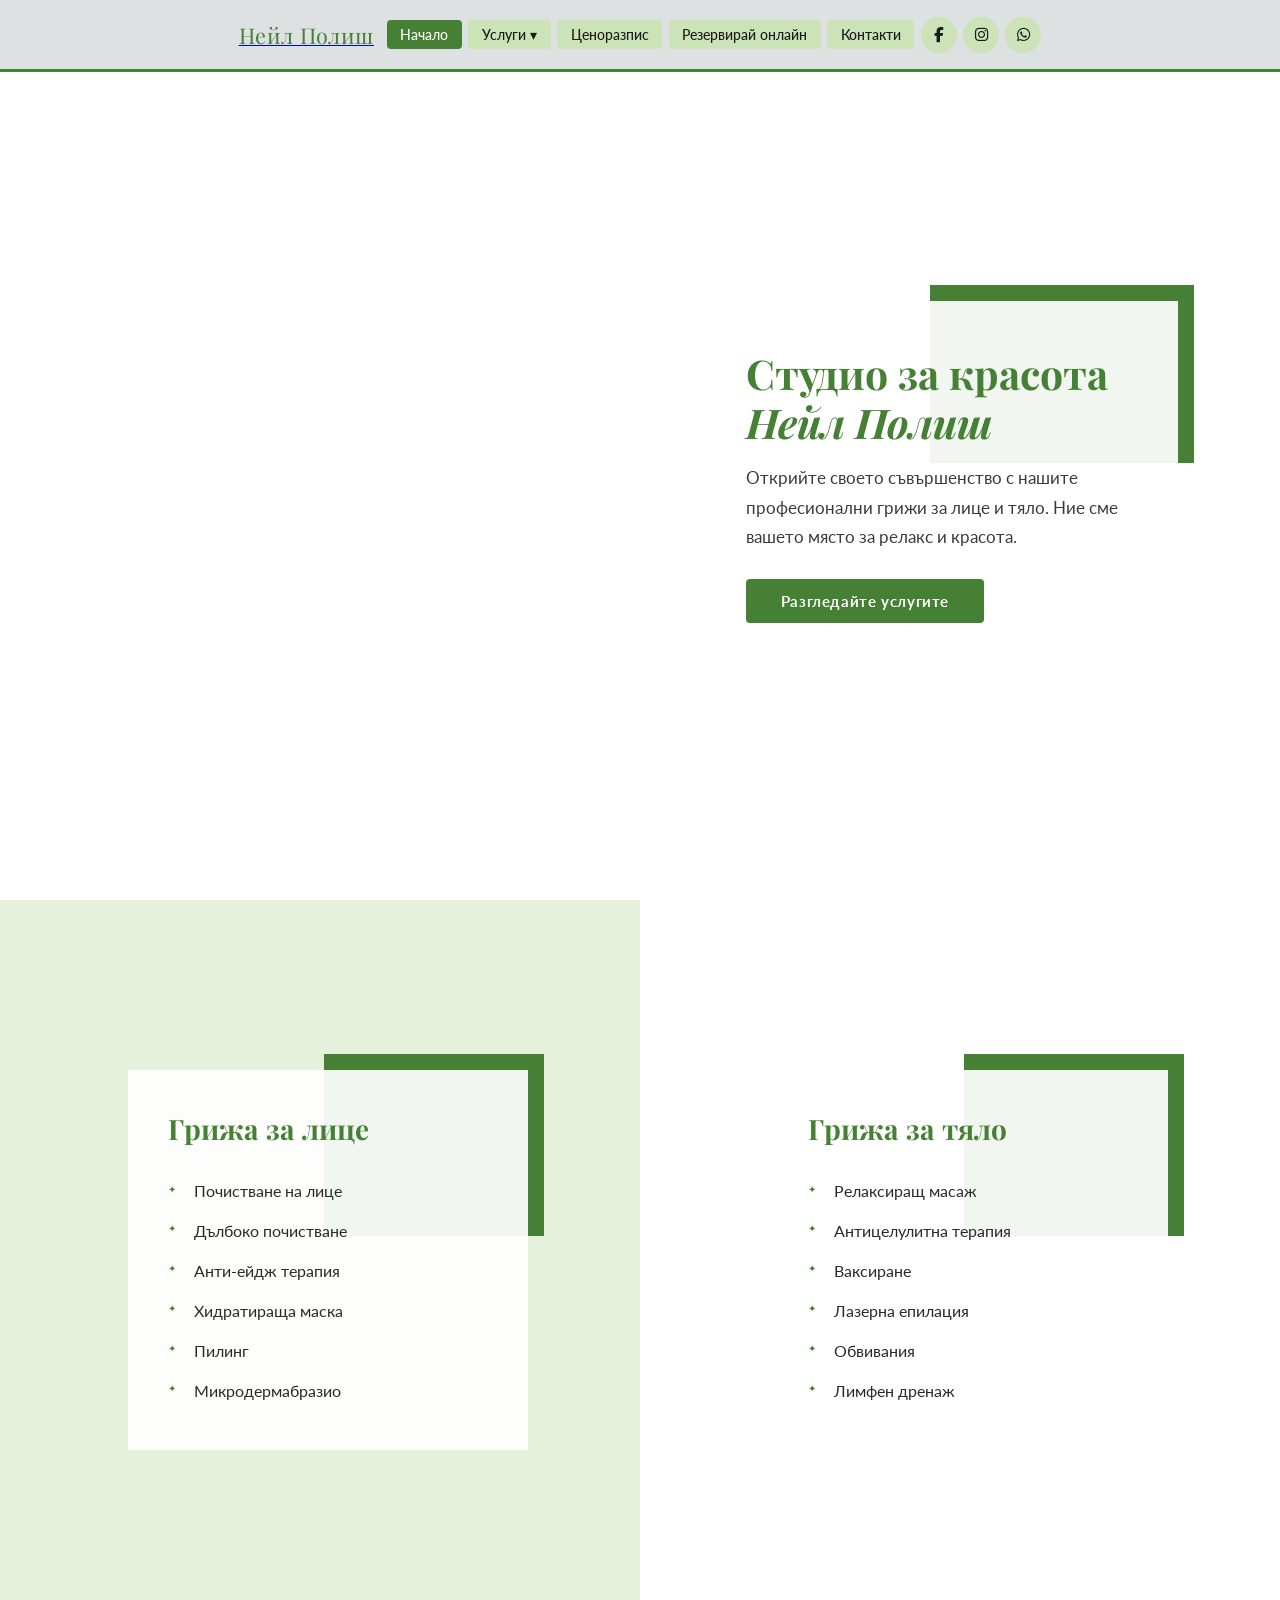
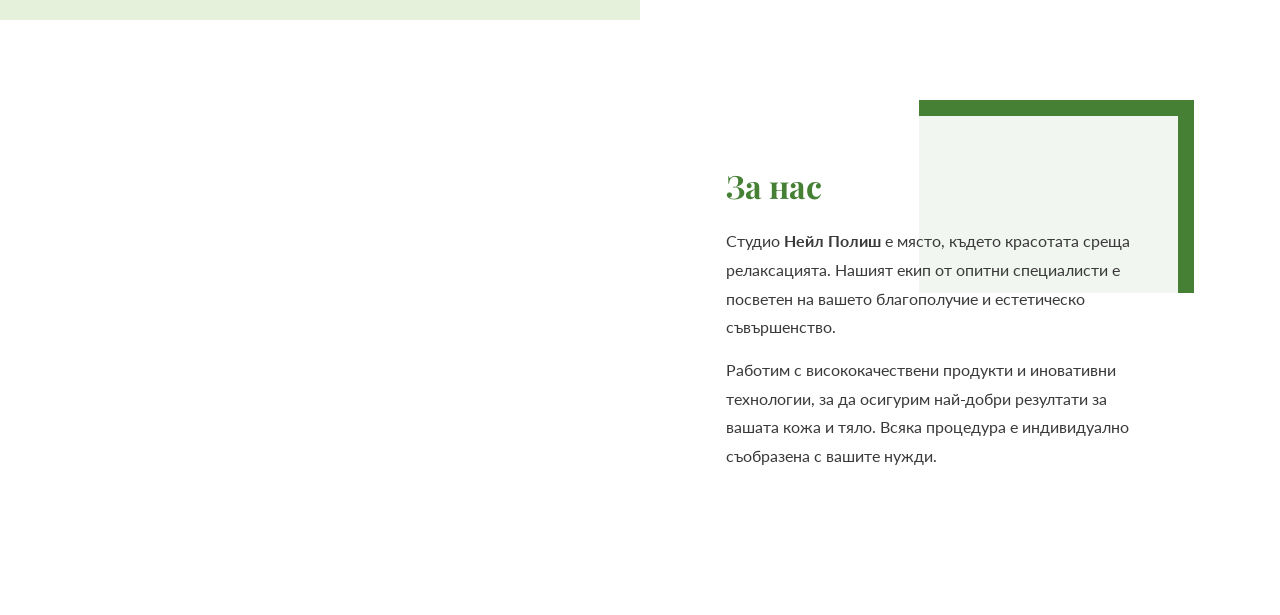
==== commit 5455de41: "index.html && style.css: Design adjustments Signed-off-by: Ivaylo Ivanov <ivaylolivanov95@gmail.com>" ====
--- a/index.html
+++ b/index.html
@@ -12,43 +12,42 @@
 </head>
 <body>
 
-  <!-- ======================================================
-       Navigation
-       ====================================================== -->
+  <!-- Navigation -->
   <nav class="navbar">
-    <a href="#hero" class="nav-logo">
+    <a href="index.html" class="nav-logo">
       <span class="logo-text">Нейл Полиш</span>
     </a>
 
     <ul class="nav-links" id="navLinks">
-      <li>
-        <a href="#hero" class="nav-btn nav-btn--active">Начало</a>
-      </li>
+      <li><a href="index.html" class="nav-btn nav-btn--active">Начало</a></li>
 
       <li class="nav-dropdown">
-        <a href="#services" class="nav-btn">Услуги ▾</a>
+        <a href="services.html" class="nav-btn">Услуги ▾</a>
         <ul class="dropdown-menu">
-          <li><a href="#services">Грижа за лице</a></li>
-          <li><a href="#services">Грижа за тяло</a></li>
+          <li><a href="services.html#face">Грижа за лице</a></li>
+          <li><a href="services.html#body">Грижа за тяло</a></li>
         </ul>
       </li>
 
-      <li><a href="#" class="nav-btn">Ценоразпис</a></li>
-      <li><a href="#" class="nav-btn">Резервирай онлайн</a></li>
-      <li><a href="#" class="nav-btn">Контакти</a></li>
+      <li><a href="pricelist.html" class="nav-btn">Ценоразпис</a></li>
+      <li><a href="booking.html" class="nav-btn">Резервирай онлайн</a></li>
+      <li><a href="contacts.html" class="nav-btn">Контакти</a></li>
 
       <li>
-        <a href="https://www.facebook.com" target="_blank" rel="noopener" class="nav-btn nav-btn--icon" aria-label="Facebook">
+        <a href="https://www.facebook.com" target="_blank" rel="noopener"
+           class="nav-btn nav-btn--icon" aria-label="Facebook">
           <i class="fab fa-facebook-f"></i>
         </a>
       </li>
       <li>
-        <a href="https://www.instagram.com" target="_blank" rel="noopener" class="nav-btn nav-btn--icon" aria-label="Instagram">
+        <a href="https://www.instagram.com" target="_blank" rel="noopener"
+           class="nav-btn nav-btn--icon" aria-label="Instagram">
           <i class="fab fa-instagram"></i>
         </a>
       </li>
       <li>
-        <a href="https://wa.me/" target="_blank" rel="noopener" class="nav-btn nav-btn--icon" aria-label="WhatsApp">
+        <a href="https://wa.me/" target="_blank" rel="noopener"
+           class="nav-btn nav-btn--icon" aria-label="WhatsApp">
           <i class="fab fa-whatsapp"></i>
         </a>
       </li>
@@ -57,95 +56,87 @@
     <button class="nav-hamburger" id="hamburger" aria-label="Меню">&#9776;</button>
   </nav>
 
-  <!-- ======================================================
-       Hero Section
-       ====================================================== -->
+  <!-- Hero -->
   <section class="hero" id="hero">
-    <div class="hero__content">
+    <div class="card-wrap">
       <div class="rect-accent"></div>
-      <h1>
-        Студио за красота
-        <em>Нейл Полиш</em>
-      </h1>
-      <p>
-        Открийте своето съвършенство с нашите професионални грижи за лице и тяло.
-        Ние сме вашето място за релакс и красота.
-      </p>
-      <a href="#services" class="cta-btn">Разгледайте услугите</a>
+      <div class="hero__content">
+        <h1>
+          Студио за красота
+          <em>Нейл Полиш</em>
+        </h1>
+        <p>
+          Открийте своето съвършенство с нашите професионални грижи
+          за лице и тяло. Ние сме вашето място за релакс и красота.
+        </p>
+        <a href="services.html" class="cta-btn">Разгледайте услугите</a>
+      </div>
     </div>
   </section>
 
-  <!-- ======================================================
-       Services Section
-       ====================================================== -->
+  <!-- Services -->
   <section class="services" id="services">
 
-    <!-- Face Services — Left -->
     <div class="services__half services__half--face">
-      <div class="services__inner">
+      <div class="card-wrap">
         <div class="rect-accent"></div>
-        <h2>Грижа за лице</h2>
-        <ul>
-          <li>Почистване на лице</li>
-          <li>Дълбоко почистване</li>
-          <li>Анти-ейдж терапия</li>
-          <li>Хидратираща маска</li>
-          <li>Пилинг</li>
-          <li>Микродермабразио</li>
-        </ul>
+        <div class="services__inner">
+          <h2>Грижа за лице</h2>
+          <ul>
+            <li>Почистване на лице</li>
+            <li>Дълбоко почистване</li>
+            <li>Анти-ейдж терапия</li>
+            <li>Хидратираща маска</li>
+            <li>Пилинг</li>
+            <li>Микродермабразио</li>
+          </ul>
+        </div>
       </div>
     </div>
 
-    <!-- Body Services — Right -->
     <div class="services__half services__half--body">
-      <div class="services__inner">
+      <div class="card-wrap">
         <div class="rect-accent"></div>
-        <h2>Грижа за тяло</h2>
-        <ul>
-          <li>Релаксиращ масаж</li>
-          <li>Антицелулитна терапия</li>
-          <li>Ваксиране</li>
-          <li>Лазерна епилация</li>
-          <li>Обвивания</li>
-          <li>Лимфен дренаж</li>
-        </ul>
+        <div class="services__inner">
+          <h2>Грижа за тяло</h2>
+          <ul>
+            <li>Релаксиращ масаж</li>
+            <li>Антицелулитна терапия</li>
+            <li>Ваксиране</li>
+            <li>Лазерна епилация</li>
+            <li>Обвивания</li>
+            <li>Лимфен дренаж</li>
+          </ul>
+        </div>
       </div>
     </div>
 
   </section>
 
-  <!-- ======================================================
-       About Section
-       ====================================================== -->
+  <!-- About -->
   <section class="about" id="about">
-    <div class="about__content">
+    <div class="card-wrap">
       <div class="rect-accent"></div>
-      <h2>За нас</h2>
-      <p>
-        Студио <strong>Нейл Полиш</strong> е място, където красотата среща релаксацията.
-        Нашият екип от опитни специалисти е посветен на вашето благополучие и естетическо съвършенство.
-      </p>
-      <p>
-        Работим с висококачествени продукти и иновативни технологии, за да осигурим
-        най-добри резултати за вашата кожа и тяло. Всяка процедура е индивидуално
-        съобразена с вашите нужди.
-      </p>
+      <div class="about__content">
+        <h2>За нас</h2>
+        <p>
+          Студио <strong>Нейл Полиш</strong> е място, където красотата среща
+          релаксацията. Нашият екип от опитни специалисти е посветен на вашето
+          благополучие и естетическо съвършенство.
+        </p>
+        <p>
+          Работим с висококачествени продукти и иновативни технологии, за да
+          осигурим най-добри резултати за вашата кожа и тяло. Всяка процедура
+          е индивидуално съобразена с вашите нужди.
+        </p>
+      </div>
     </div>
   </section>
-
-  <!-- ======================================================
-       Footer
-       ====================================================== -->
-  <footer class="footer">
-    <p>&copy; 2026 Нейл Полиш. Всички права запазени.</p>
-  </footer>
 
   <script>
     const hamburger = document.getElementById('hamburger');
     const navLinks  = document.getElementById('navLinks');
-    hamburger.addEventListener('click', () => {
-      navLinks.classList.toggle('open');
-    });
+    hamburger.addEventListener('click', () => navLinks.classList.toggle('open'));
   </script>
 
 </body>
--- a/css/style.css
+++ b/css/style.css
@@ -4,6 +4,7 @@
 :root {
   --green-dark:   #458034;
   --green-light:  #cbe3b6;
+  --nav-bg:       #dde1e2;
   --white:        #ffffff;
   --text-dark:    #1a1a1a;
   --font-heading: 'Playfair Display', Georgia, serif;
@@ -40,21 +41,25 @@
   left: 0;
   width: 100%;
   height: var(--nav-height);
-  background: var(--green-dark);
+  background: var(--nav-bg);
+  border-bottom: 3px solid var(--green-dark);
   display: flex;
   align-items: center;
-  justify-content: space-between;
+  justify-content: center;
+  gap: 0.4rem;
   padding: 0 1.5rem;
   z-index: 1000;
+  flex-wrap: nowrap;
 }
 
 .nav-logo .logo-text {
   font-family: var(--font-heading);
-  font-size: 1.4rem;
-  color: var(--white);
+  font-size: 1.35rem;
+  color: var(--green-dark);
   text-decoration: none;
   white-space: nowrap;
   letter-spacing: 0.03em;
+  margin-right: 0.4rem;
 }
 
 .nav-links {
@@ -66,13 +71,13 @@
 
 .nav-btn {
   display: inline-block;
-  padding: 0.4rem 0.9rem;
+  padding: 0.4rem 0.85rem;
   background: var(--green-light);
   color: var(--text-dark);
   text-decoration: none;
   border-radius: 4px;
   font-family: var(--font-body);
-  font-size: 0.88rem;
+  font-size: 0.87rem;
   font-weight: 500;
   white-space: nowrap;
   transition: filter var(--transition);
@@ -85,13 +90,18 @@
 .nav-btn--active {
   background: var(--green-dark);
   color: var(--white);
-  border: 2px solid var(--green-light);
-}
-
+}
+
+/* Circular social icon buttons */
 .nav-btn--icon {
-  padding: 0.4rem 0.75rem;
-  font-size: 1rem;
-  line-height: 1;
+  width: 36px;
+  height: 36px;
+  border-radius: 50%;
+  padding: 0;
+  display: inline-flex;
+  align-items: center;
+  justify-content: center;
+  font-size: 0.95rem;
 }
 
 /* Dropdown */
@@ -105,10 +115,11 @@
   left: 0;
   background: var(--white);
   border: 1px solid var(--green-light);
-  border-radius: 4px;
+  border-top: 3px solid var(--green-dark);
+  border-radius: 0 0 4px 4px;
   list-style: none;
-  min-width: 160px;
-  box-shadow: 0 4px 14px rgba(0, 0, 0, 0.15);
+  min-width: 180px;
+  box-shadow: 0 6px 16px rgba(0, 0, 0, 0.12);
   opacity: 0;
   visibility: hidden;
   transform: translateY(-6px);
@@ -124,10 +135,10 @@
 
 .dropdown-menu li a {
   display: block;
-  padding: 0.6rem 1rem;
+  padding: 0.65rem 1rem;
   color: var(--text-dark);
   text-decoration: none;
-  font-size: 0.88rem;
+  font-size: 0.87rem;
   transition: background var(--transition);
 }
 
@@ -139,28 +150,39 @@
 .nav-hamburger {
   display: none;
   background: none;
-  border: 2px solid var(--green-light);
-  color: var(--white);
-  font-size: 1.4rem;
+  border: 2px solid var(--green-dark);
+  color: var(--green-dark);
+  font-size: 1.3rem;
   cursor: pointer;
-  padding: 0.25rem 0.55rem;
+  padding: 0.2rem 0.5rem;
   border-radius: 4px;
   line-height: 1;
 }
 
 /* =========================================================
-   Rectangle Accent
+   Rectangle Accent  (upper-right corner, behind the card)
    ========================================================= */
+.card-wrap {
+  position: relative;
+}
+
 .rect-accent {
   position: absolute;
-  top: 14px;
-  left: -14px;
-  right: -14px;
-  bottom: -14px;
-  border: 3px solid var(--green-dark);
-  background: transparent;
+  width: 55%;
+  height: 48%;
+  top: -16px;
+  right: -16px;
+  background: var(--green-dark);
   z-index: 0;
   pointer-events: none;
+}
+
+/* Content cards always above the accent */
+.hero__content,
+.services__inner,
+.about__content {
+  position: relative;
+  z-index: 1;
 }
 
 /* =========================================================
@@ -185,22 +207,25 @@
   content: '';
   position: absolute;
   inset: 0;
-  background: rgba(255, 255, 255, 0.38);
+  background: rgba(255, 255, 255, 0.35);
   z-index: 0;
 }
 
-.hero__content {
-  position: relative;
+.hero .card-wrap {
   z-index: 1;
   max-width: 480px;
-  background: rgba(255, 255, 255, 0.92);
-  padding: 3rem 3rem 3rem 3rem;
-  margin-left: 14px; /* room for rect-accent offset */
+  width: 100%;
+  margin-left: 16px;
+}
+
+.hero__content {
+  background: rgba(255, 255, 255, 0.93);
+  padding: 3rem;
 }
 
 .hero__content h1 {
   font-family: var(--font-heading);
-  font-size: clamp(1.8rem, 3.5vw, 3rem);
+  font-size: clamp(1.8rem, 3.2vw, 3rem);
   color: var(--green-dark);
   line-height: 1.2;
   margin-bottom: 1rem;
@@ -230,8 +255,6 @@
   font-size: 0.95rem;
   letter-spacing: 0.04em;
   transition: background var(--transition);
-  position: relative;
-  z-index: 1;
 }
 
 .cta-btn:hover {
@@ -265,7 +288,7 @@
   content: '';
   position: absolute;
   inset: 0;
-  background: rgba(203, 227, 182, 0.52);
+  background: rgba(203, 227, 182, 0.50);
   z-index: 0;
 }
 
@@ -277,18 +300,21 @@
   content: '';
   position: absolute;
   inset: 0;
-  background: rgba(255, 255, 255, 0.50);
+  background: rgba(255, 255, 255, 0.48);
   z-index: 0;
 }
 
-.services__inner {
+.services__half .card-wrap {
   position: relative;
   z-index: 1;
-  background: rgba(255, 255, 255, 0.92);
-  padding: 2.5rem 2.5rem 2.5rem 3rem;
   max-width: 400px;
   width: 100%;
-  margin-left: 14px;
+  margin-left: 16px;
+}
+
+.services__inner {
+  background: rgba(255, 255, 255, 0.93);
+  padding: 2.5rem 2.5rem 2.5rem 2.5rem;
 }
 
 .services__inner h2 {
@@ -296,15 +322,11 @@
   font-size: 1.75rem;
   color: var(--green-dark);
   margin-bottom: 1.5rem;
-  position: relative;
-  z-index: 1;
 }
 
 .services__inner ul {
   list-style: none;
   padding: 0;
-  position: relative;
-  z-index: 1;
 }
 
 .services__inner ul li {
@@ -343,17 +365,21 @@
   content: '';
   position: absolute;
   inset: 0;
-  background: rgba(255, 255, 255, 0.40);
+  background: rgba(255, 255, 255, 0.38);
   z-index: 0;
 }
 
-.about__content {
+.about .card-wrap {
   position: relative;
   z-index: 1;
   max-width: 500px;
-  background: rgba(255, 255, 255, 0.92);
-  padding: 3rem 3rem 3rem 3rem;
-  margin-left: 14px;
+  width: 100%;
+  margin-left: 16px;
+}
+
+.about__content {
+  background: rgba(255, 255, 255, 0.93);
+  padding: 3rem;
 }
 
 .about__content h2 {
@@ -361,8 +387,6 @@
   font-size: 2rem;
   color: var(--green-dark);
   margin-bottom: 1.25rem;
-  position: relative;
-  z-index: 1;
 }
 
 .about__content p {
@@ -370,8 +394,6 @@
   line-height: 1.8;
   color: #3a3a3a;
   margin-bottom: 0.85rem;
-  position: relative;
-  z-index: 1;
 }
 
 .about__content p:last-child {
@@ -379,21 +401,199 @@
 }
 
 /* =========================================================
-   Footer
+   Inner Pages — Shared
    ========================================================= */
-.footer {
+.page-hero {
+  position: relative;
+  height: 38vh;
+  min-height: 260px;
+  padding-top: var(--nav-height);
+  background-image: url('../data/nail-salon.jpg');
+  background-size: cover;
+  background-position: center;
+  display: flex;
+  align-items: center;
+  justify-content: center;
+}
+
+.page-hero::before {
+  content: '';
+  position: absolute;
+  inset: 0;
+  background: rgba(255, 255, 255, 0.45);
+  z-index: 0;
+}
+
+.page-hero h1 {
+  position: relative;
+  z-index: 1;
+  font-family: var(--font-heading);
+  font-size: clamp(2rem, 5vw, 3.5rem);
+  color: var(--green-dark);
+  text-align: center;
+}
+
+.page-section {
+  max-width: 960px;
+  margin: 0 auto;
+  padding: 5rem 2rem 6rem;
+}
+
+/* Card used on inner pages */
+.content-card {
+  background: rgba(255, 255, 255, 0.93);
+  padding: 3rem;
+  margin-bottom: 2.5rem;
+}
+
+.content-card h2 {
+  font-family: var(--font-heading);
+  font-size: 1.65rem;
+  color: var(--green-dark);
+  margin-bottom: 1.25rem;
+}
+
+.content-card p {
+  font-size: 1rem;
+  line-height: 1.8;
+  color: #3a3a3a;
+  margin-bottom: 0.75rem;
+}
+
+/* Price table */
+.price-table {
+  width: 100%;
+  border-collapse: collapse;
+  margin-top: 0.5rem;
+}
+
+.price-table th,
+.price-table td {
+  text-align: left;
+  padding: 0.75rem 1rem;
+  border-bottom: 1px solid #e0e0e0;
+  font-size: 0.97rem;
+}
+
+.price-table th {
+  font-family: var(--font-heading);
+  color: var(--green-dark);
+  font-size: 1.05rem;
+  border-bottom: 2px solid var(--green-dark);
+  background: rgba(203, 227, 182, 0.25);
+}
+
+.price-table td:last-child {
+  text-align: right;
+  font-weight: 700;
+  color: var(--green-dark);
+}
+
+.price-table tr:hover td {
+  background: rgba(203, 227, 182, 0.12);
+}
+
+/* Booking & contact form */
+.form-group {
+  margin-bottom: 1.25rem;
+}
+
+.form-group label {
+  display: block;
+  font-size: 0.9rem;
+  font-weight: 700;
+  margin-bottom: 0.4rem;
+  color: var(--text-dark);
+}
+
+.form-group input,
+.form-group select,
+.form-group textarea {
+  width: 100%;
+  padding: 0.7rem 1rem;
+  border: 1px solid #ccc;
+  border-radius: 4px;
+  font-family: var(--font-body);
+  font-size: 0.97rem;
+  color: var(--text-dark);
+  background: var(--white);
+  transition: border-color var(--transition);
+}
+
+.form-group input:focus,
+.form-group select:focus,
+.form-group textarea:focus {
+  outline: none;
+  border-color: var(--green-dark);
+}
+
+.form-group textarea {
+  min-height: 120px;
+  resize: vertical;
+}
+
+.form-row {
+  display: grid;
+  grid-template-columns: 1fr 1fr;
+  gap: 1rem;
+}
+
+.submit-btn {
+  display: inline-block;
+  padding: 0.85rem 2.5rem;
   background: var(--green-dark);
   color: var(--white);
-  text-align: center;
-  padding: 1.5rem 2rem;
-  font-size: 0.85rem;
+  border: none;
+  border-radius: 4px;
   font-family: var(--font-body);
+  font-size: 1rem;
+  font-weight: 700;
+  cursor: pointer;
+  letter-spacing: 0.04em;
+  transition: background var(--transition);
+}
+
+.submit-btn:hover {
+  background: #336025;
+}
+
+/* Contact info blocks */
+.contact-grid {
+  display: grid;
+  grid-template-columns: 1fr 1fr;
+  gap: 2rem;
+  align-items: start;
+}
+
+.contact-info p {
+  margin-bottom: 0.6rem;
+  font-size: 0.97rem;
+  color: #3a3a3a;
+}
+
+.contact-info strong {
+  color: var(--green-dark);
+  display: block;
+  margin-top: 1rem;
+  margin-bottom: 0.2rem;
+  font-size: 0.88rem;
+  text-transform: uppercase;
+  letter-spacing: 0.06em;
+}
+
+.contact-info strong:first-child {
+  margin-top: 0;
 }
 
 /* =========================================================
    Responsive — Mobile
    ========================================================= */
 @media (max-width: 900px) {
+  .navbar {
+    justify-content: space-between;
+    flex-wrap: nowrap;
+  }
+
   .nav-links {
     display: none;
     flex-direction: column;
@@ -403,9 +603,9 @@
     top: var(--nav-height);
     left: 0;
     width: 100%;
-    background: var(--green-dark);
+    background: var(--nav-bg);
+    border-bottom: 3px solid var(--green-dark);
     padding: 1rem 1.5rem 1.5rem;
-    border-top: 2px solid var(--green-light);
   }
 
   .nav-links.open {
@@ -419,11 +619,12 @@
   .nav-btn {
     display: block;
     width: 100%;
+    text-align: center;
   }
 
   .nav-btn--icon {
-    width: auto;
-    display: inline-block;
+    width: 36px;
+    display: inline-flex;
   }
 
   .nav-hamburger {
@@ -437,18 +638,17 @@
     transform: none;
     box-shadow: none;
     border: none;
-    background: rgba(255, 255, 255, 0.1);
-    padding-left: 1rem;
-    margin-top: 0.25rem;
+    border-left: 3px solid var(--green-light);
+    background: rgba(203, 227, 182, 0.15);
+    padding-left: 0.75rem;
+    margin-top: 0.3rem;
+    border-radius: 0;
+    border-top: none;
   }
 
   .dropdown-menu li a {
-    color: var(--white);
     font-size: 0.85rem;
-  }
-
-  .dropdown-menu li a:hover {
-    background: rgba(203, 227, 182, 0.2);
+    color: var(--text-dark);
   }
 
   .hero {
@@ -457,8 +657,14 @@
     padding-top: var(--nav-height);
   }
 
-  .hero__content {
+  .hero .card-wrap {
     max-width: 100%;
+    margin-left: 0;
+  }
+
+  .rect-accent {
+    top: -10px;
+    right: -10px;
   }
 
   .services {
@@ -470,8 +676,9 @@
     padding: 4rem 1.5rem;
   }
 
-  .services__inner {
+  .services__half .card-wrap {
     max-width: 100%;
+    margin-left: 0;
   }
 
   .about {
@@ -479,7 +686,16 @@
     padding: 4rem 1.5rem;
   }
 
-  .about__content {
+  .about .card-wrap {
     max-width: 100%;
-  }
-}
+    margin-left: 0;
+  }
+
+  .contact-grid {
+    grid-template-columns: 1fr;
+  }
+
+  .form-row {
+    grid-template-columns: 1fr;
+  }
+}
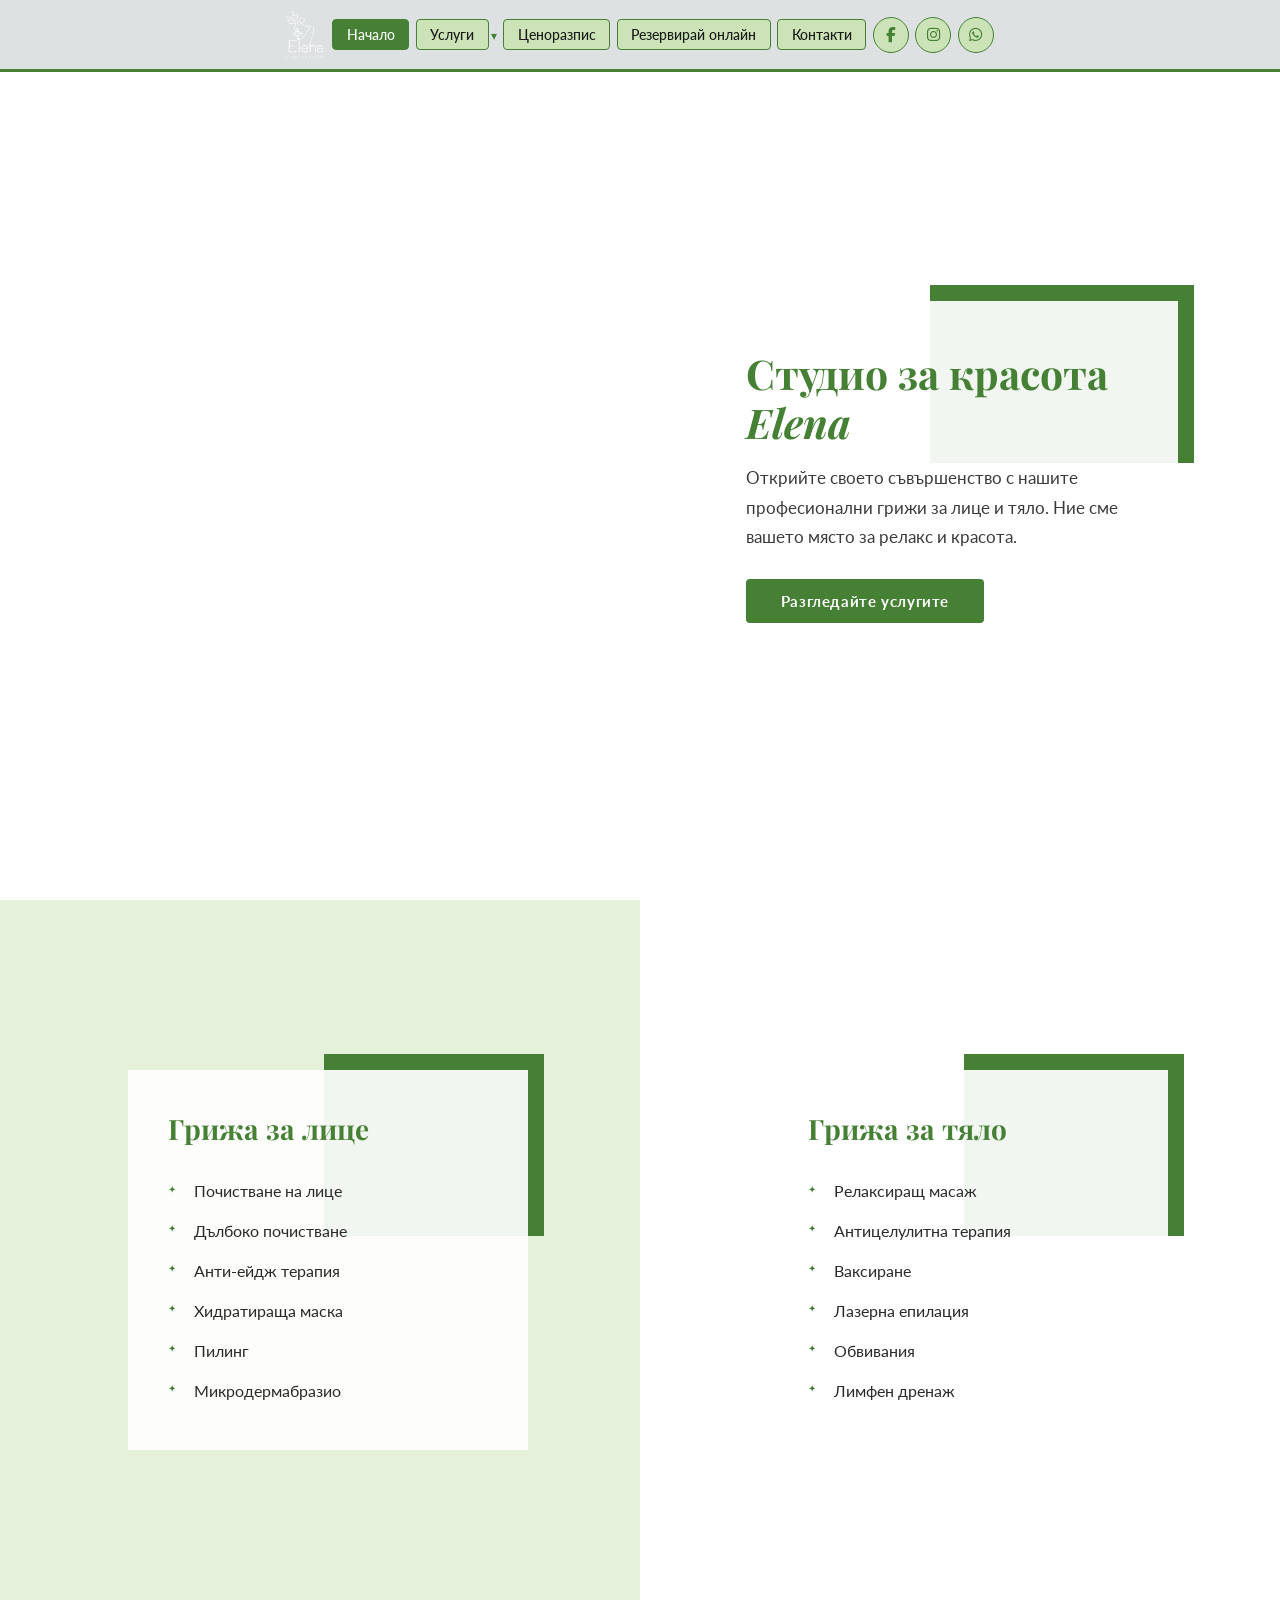
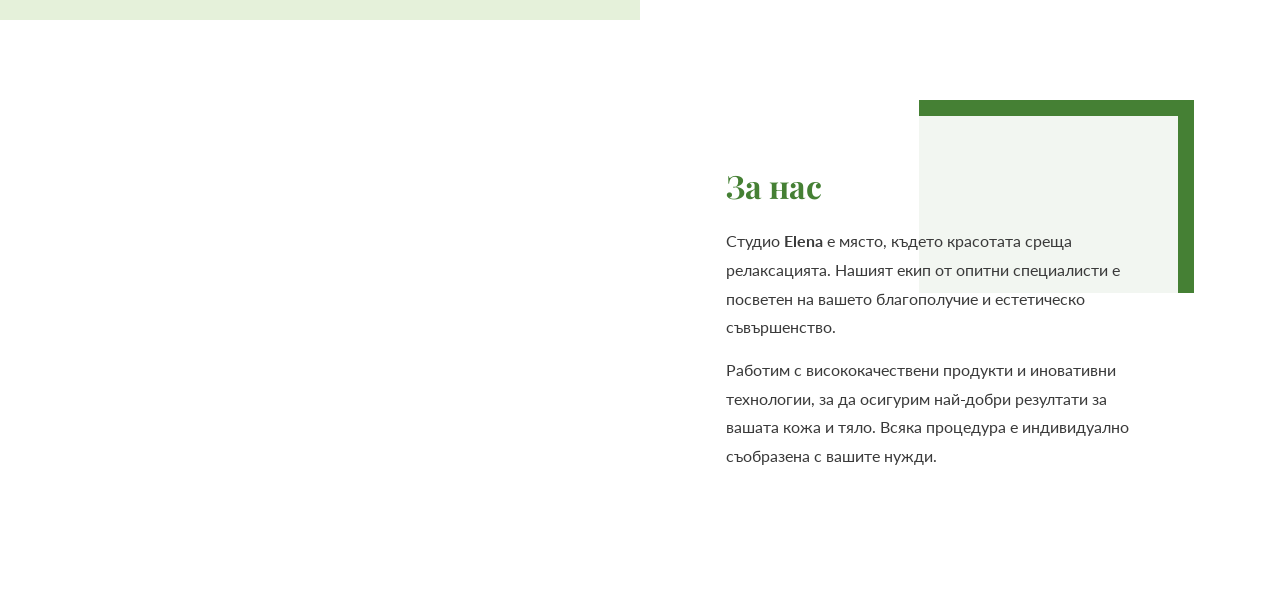
==== commit 4db1e4cb: "Add logo; navbar - colors adjustments Signed-off-by: Ivaylo Ivanov <ivaylolivanov95@gmail.com>" ====
--- a/index.html
+++ b/index.html
@@ -3,7 +3,7 @@
 <head>
   <meta charset="UTF-8" />
   <meta name="viewport" content="width=device-width, initial-scale=1.0" />
-  <title>Нейл Полиш — Студио за красота</title>
+  <title>Elena — Студио за красота</title>
   <link rel="preconnect" href="https://fonts.googleapis.com" />
   <link rel="preconnect" href="https://fonts.gstatic.com" crossorigin />
   <link rel="stylesheet" href="https://fonts.googleapis.com/css2?family=Playfair+Display:ital,wght@0,400;0,600;0,700;1,400&family=Lato:wght@300;400;700&display=swap" />
@@ -15,14 +15,14 @@
   <!-- Navigation -->
   <nav class="navbar">
     <a href="index.html" class="nav-logo">
-      <span class="logo-text">Нейл Полиш</span>
+      <img src="data/logo.png" alt="Elena - Студио за красота" class="nav-logo-img" />
     </a>
 
     <ul class="nav-links" id="navLinks">
       <li><a href="index.html" class="nav-btn nav-btn--active">Начало</a></li>
 
       <li class="nav-dropdown">
-        <a href="services.html" class="nav-btn">Услуги ▾</a>
+        <a href="services.html" class="nav-btn">Услуги</a><span class="dropdown-arrow">▾</span>
         <ul class="dropdown-menu">
           <li><a href="services.html#face">Грижа за лице</a></li>
           <li><a href="services.html#body">Грижа за тяло</a></li>
@@ -63,7 +63,7 @@
       <div class="hero__content">
         <h1>
           Студио за красота
-          <em>Нейл Полиш</em>
+          <em>Elena</em>
         </h1>
         <p>
           Открийте своето съвършенство с нашите професионални грижи
@@ -120,7 +120,7 @@
       <div class="about__content">
         <h2>За нас</h2>
         <p>
-          Студио <strong>Нейл Полиш</strong> е място, където красотата среща
+          Студио <strong>Elena</strong> е място, където красотата среща
           релаксацията. Нашият екип от опитни специалисти е посветен на вашето
           благополучие и естетическо съвършенство.
         </p>
--- a/css/style.css
+++ b/css/style.css
@@ -52,14 +52,10 @@
   flex-wrap: nowrap;
 }
 
-.nav-logo .logo-text {
-  font-family: var(--font-heading);
-  font-size: 1.35rem;
-  color: var(--green-dark);
-  text-decoration: none;
-  white-space: nowrap;
-  letter-spacing: 0.03em;
-  margin-right: 0.4rem;
+.nav-logo-img {
+  height: 48px;
+  width: auto;
+  display: block;
 }
 
 .nav-links {
@@ -76,6 +72,7 @@
   color: var(--text-dark);
   text-decoration: none;
   border-radius: 4px;
+  border: 1px solid var(--green-dark);
   font-family: var(--font-body);
   font-size: 0.87rem;
   font-weight: 500;
@@ -84,7 +81,7 @@
 }
 
 .nav-btn:hover {
-  filter: brightness(0.9);
+  filter: brightness(0.93);
 }
 
 .nav-btn--active {
@@ -97,11 +94,22 @@
   width: 36px;
   height: 36px;
   border-radius: 50%;
+  border-color: var(--green-dark);
   padding: 0;
   display: inline-flex;
   align-items: center;
   justify-content: center;
   font-size: 0.95rem;
+  color: var(--green-dark);
+}
+
+/* Dropdown arrow outside the button */
+.dropdown-arrow {
+  font-size: 0.75rem;
+  color: var(--green-dark);
+  margin-left: 2px;
+  line-height: 1;
+  user-select: none;
 }
 
 /* Dropdown */
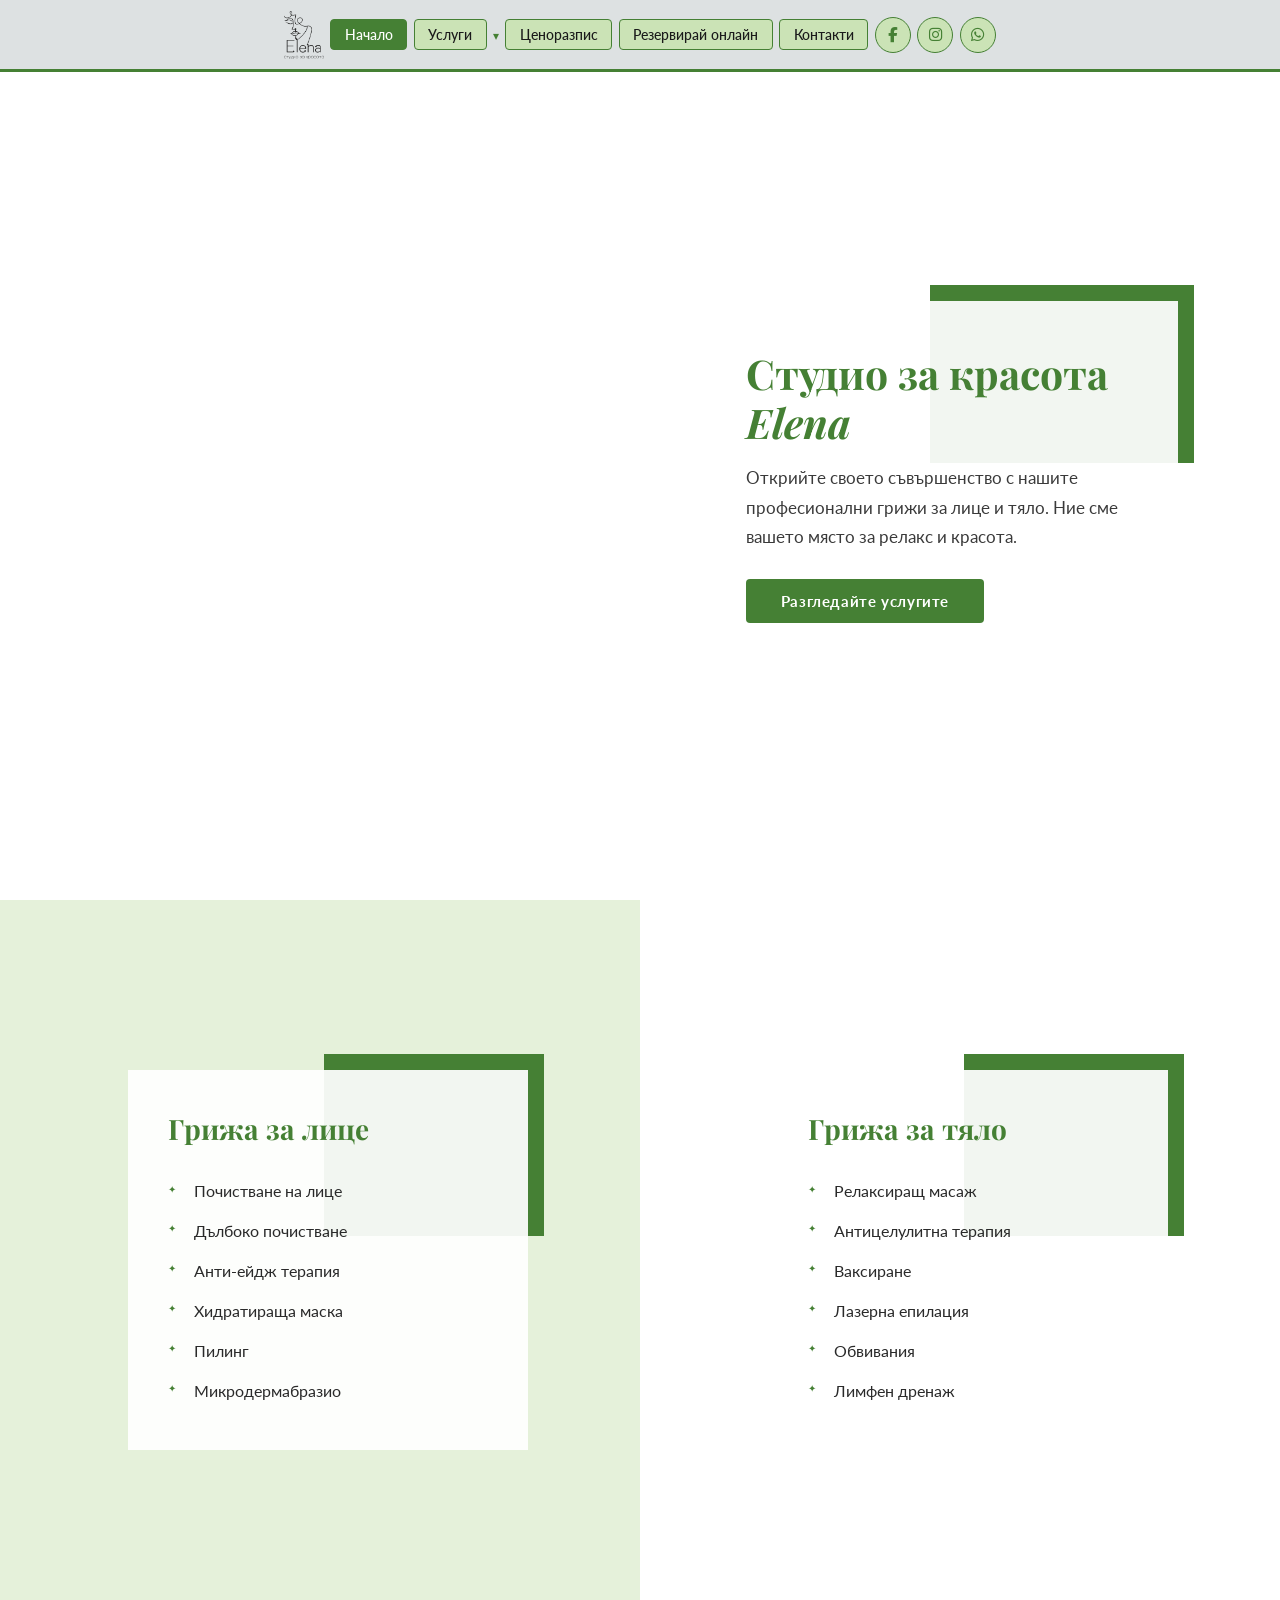
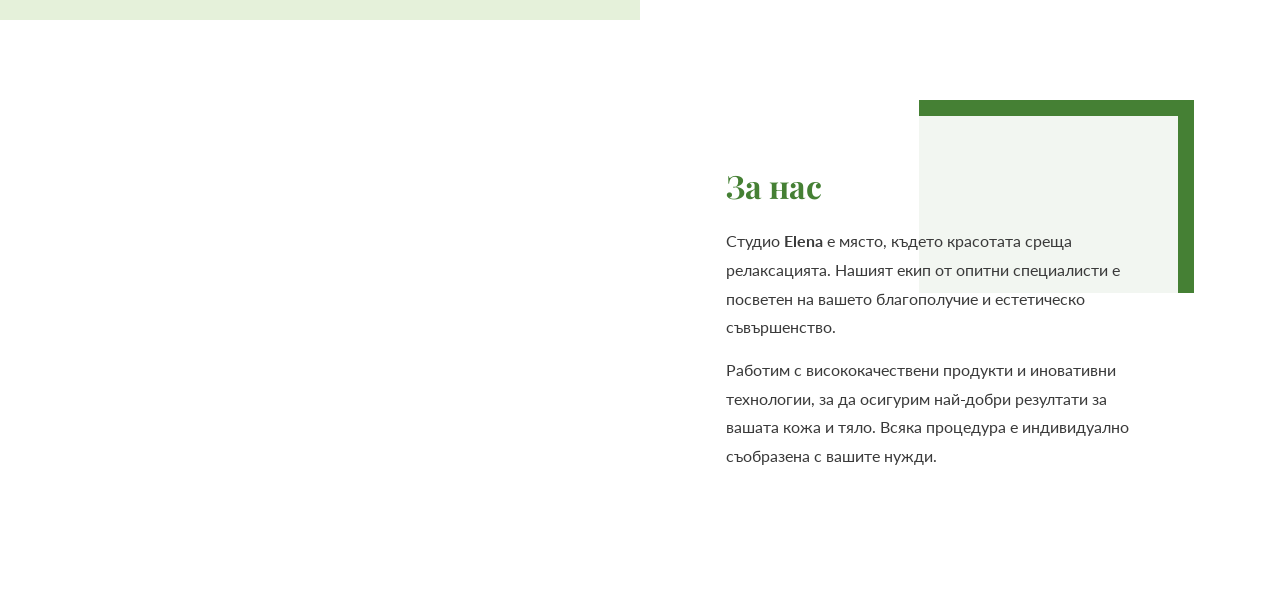
==== commit 107d23a8: "Make navbar modular Signed-off-by: Ivaylo Ivanov <ivaylolivanov95@gmail.com>" ====
--- a/index.html
+++ b/index.html
@@ -13,48 +13,8 @@
 <body>
 
   <!-- Navigation -->
-  <nav class="navbar">
-    <a href="index.html" class="nav-logo">
-      <img src="data/logo.png" alt="Elena - Студио за красота" class="nav-logo-img" />
-    </a>
-
-    <ul class="nav-links" id="navLinks">
-      <li><a href="index.html" class="nav-btn nav-btn--active">Начало</a></li>
-
-      <li class="nav-dropdown">
-        <a href="services.html" class="nav-btn">Услуги</a><span class="dropdown-arrow">▾</span>
-        <ul class="dropdown-menu">
-          <li><a href="services.html#face">Грижа за лице</a></li>
-          <li><a href="services.html#body">Грижа за тяло</a></li>
-        </ul>
-      </li>
-
-      <li><a href="pricelist.html" class="nav-btn">Ценоразпис</a></li>
-      <li><a href="booking.html" class="nav-btn">Резервирай онлайн</a></li>
-      <li><a href="contacts.html" class="nav-btn">Контакти</a></li>
-
-      <li>
-        <a href="https://www.facebook.com" target="_blank" rel="noopener"
-           class="nav-btn nav-btn--icon" aria-label="Facebook">
-          <i class="fab fa-facebook-f"></i>
-        </a>
-      </li>
-      <li>
-        <a href="https://www.instagram.com" target="_blank" rel="noopener"
-           class="nav-btn nav-btn--icon" aria-label="Instagram">
-          <i class="fab fa-instagram"></i>
-        </a>
-      </li>
-      <li>
-        <a href="https://wa.me/" target="_blank" rel="noopener"
-           class="nav-btn nav-btn--icon" aria-label="WhatsApp">
-          <i class="fab fa-whatsapp"></i>
-        </a>
-      </li>
-    </ul>
-
-    <button class="nav-hamburger" id="hamburger" aria-label="Меню">&#9776;</button>
-  </nav>
+  <div id="navbar-placeholder" data-page="home"></div>
+  <script src="js/navbar.js"></script>
 
   <!-- Hero -->
   <section class="hero" id="hero">
@@ -133,11 +93,6 @@
     </div>
   </section>
 
-  <script>
-    const hamburger = document.getElementById('hamburger');
-    const navLinks  = document.getElementById('navLinks');
-    hamburger.addEventListener('click', () => navLinks.classList.toggle('open'));
-  </script>
 
 </body>
 </html>
--- a/css/style.css
+++ b/css/style.css
@@ -56,6 +56,7 @@
   height: 48px;
   width: auto;
   display: block;
+  filter: brightness(0) invert(16%);
 }
 
 .nav-links {
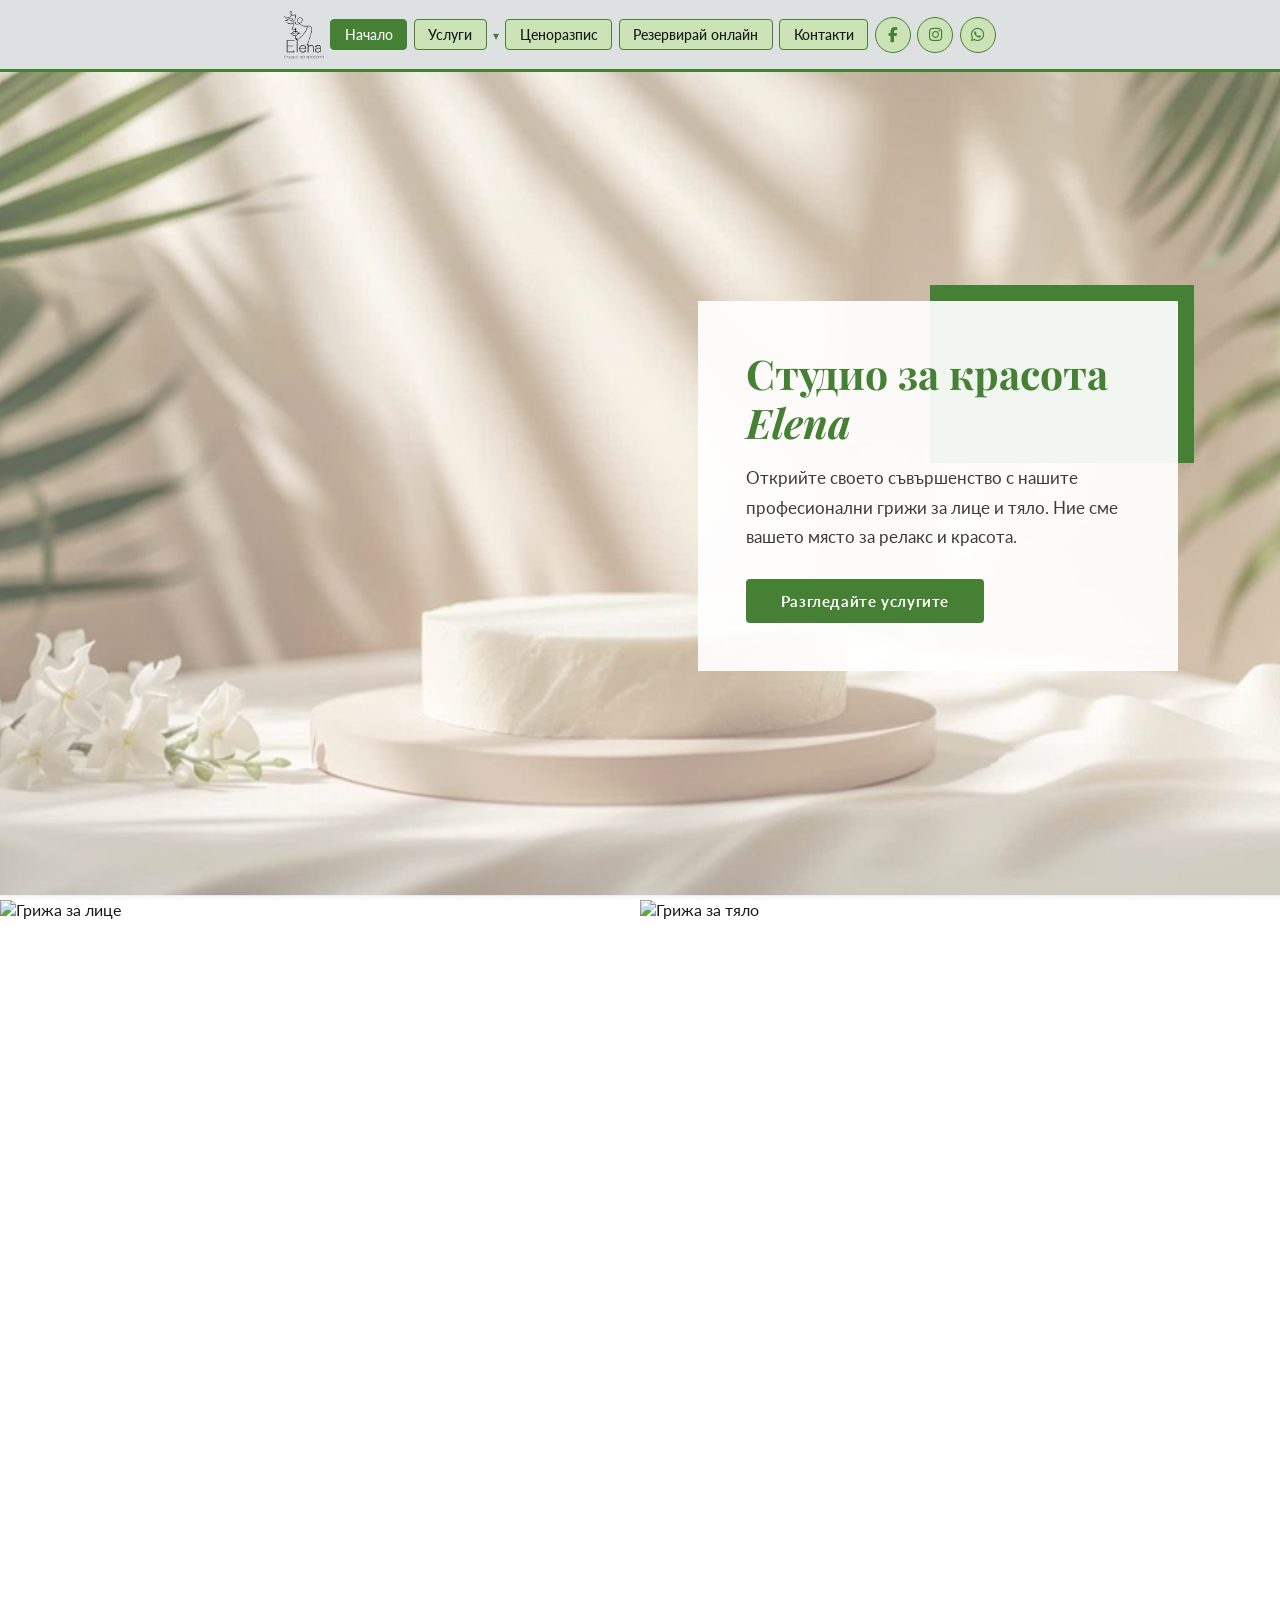
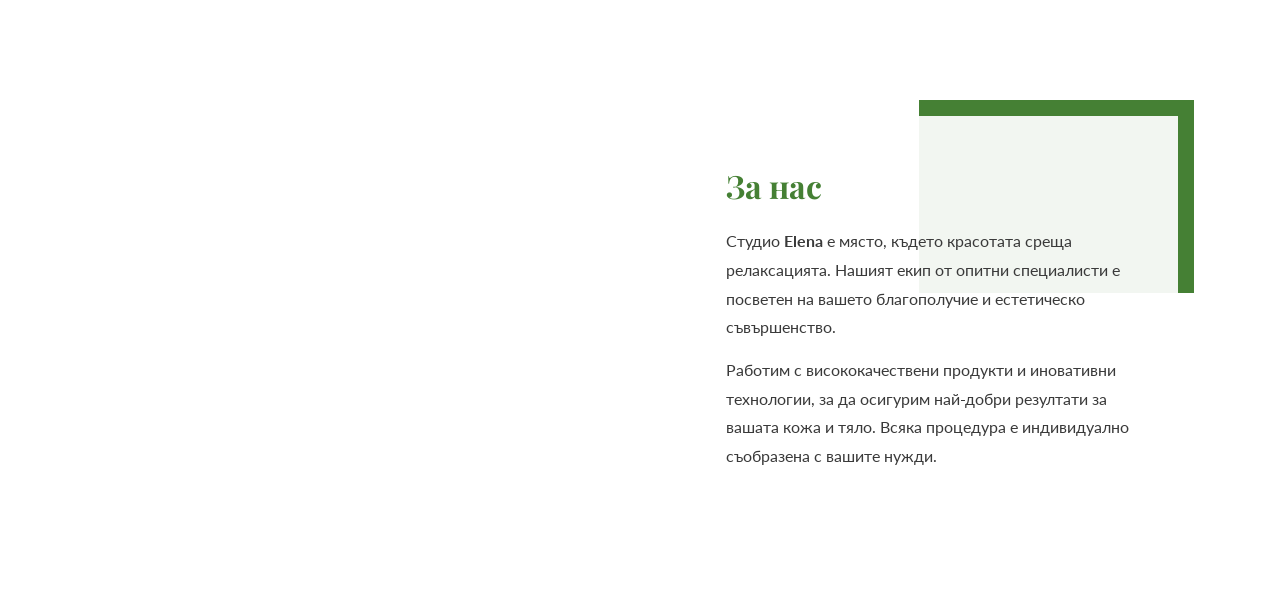
==== commit 954ea4ef: "Change images; add mail sending; Css adjustments Signed-off-by: Ivaylo Ivanov <ivaylolivanov95@gmail" ====
--- a/index.html
+++ b/index.html
@@ -37,38 +37,12 @@
   <!-- Services -->
   <section class="services" id="services">
 
-    <div class="services__half services__half--face">
-      <div class="card-wrap">
-        <div class="rect-accent"></div>
-        <div class="services__inner">
-          <h2>Грижа за лице</h2>
-          <ul>
-            <li>Почистване на лице</li>
-            <li>Дълбоко почистване</li>
-            <li>Анти-ейдж терапия</li>
-            <li>Хидратираща маска</li>
-            <li>Пилинг</li>
-            <li>Микродермабразио</li>
-          </ul>
-        </div>
-      </div>
+    <div class="services-half-face">
+      <img src="data/lqva-gorna-150x88sm.jpg" alt="Грижа за лице" />
     </div>
 
-    <div class="services__half services__half--body">
-      <div class="card-wrap">
-        <div class="rect-accent"></div>
-        <div class="services__inner">
-          <h2>Грижа за тяло</h2>
-          <ul>
-            <li>Релаксиращ масаж</li>
-            <li>Антицелулитна терапия</li>
-            <li>Ваксиране</li>
-            <li>Лазерна епилация</li>
-            <li>Обвивания</li>
-            <li>Лимфен дренаж</li>
-          </ul>
-        </div>
-      </div>
+    <div class="services-half-body">
+      <img src="data/dqsno-gorna-150x88sm-s-lista.jpg" alt="Грижа за тяло" />
     </div>
 
   </section>
--- a/css/style.css
+++ b/css/style.css
@@ -26,7 +26,7 @@
 body {
   font-family: var(--font-body);
   color: var(--text-dark);
-  background-image: url('../data/nail-salon.jpg');
+  background-image: url('../data/green-exotic-leaves-close-up.jpg');
   background-size: cover;
   background-attachment: fixed;
   background-position: center;
@@ -202,7 +202,7 @@
   height: 100vh;
   min-height: 600px;
   padding-top: var(--nav-height);
-  background-image: url('../data/nail-salon.jpg');
+  background-image: url('../data/central-thing.jpg');
   background-size: cover;
   background-position: center top;
   display: flex;
@@ -278,47 +278,18 @@
   min-height: 80vh;
 }
 
-.services__half {
+.services-half-face,
+.services-half-body {
   flex: 1;
-  position: relative;
-  background-image: url('../data/nail-salon.jpg');
-  background-size: cover;
-  display: flex;
-  align-items: center;
-  justify-content: center;
-  padding: 5rem 3rem;
-}
-
-.services__half--face {
-  background-position: left center;
-}
-
-.services__half--face::before {
-  content: '';
-  position: absolute;
-  inset: 0;
-  background: rgba(203, 227, 182, 0.50);
-  z-index: 0;
-}
-
-.services__half--body {
-  background-position: right center;
-}
-
-.services__half--body::before {
-  content: '';
-  position: absolute;
-  inset: 0;
-  background: rgba(255, 255, 255, 0.48);
-  z-index: 0;
-}
-
-.services__half .card-wrap {
-  position: relative;
-  z-index: 1;
-  max-width: 400px;
+  overflow: hidden;
+}
+
+.services-half-face img,
+.services-half-body img {
+  display: block;
   width: 100%;
-  margin-left: 16px;
+  height: 100%;
+  object-fit: cover;
 }
 
 .services__inner {
@@ -361,7 +332,7 @@
 .about {
   position: relative;
   min-height: 60vh;
-  background-image: url('../data/nail-salon.jpg');
+  background-image: url('../data/lakove.jpg');
   background-size: cover;
   background-position: center bottom;
   display: flex;
@@ -417,7 +388,7 @@
   height: 38vh;
   min-height: 260px;
   padding-top: var(--nav-height);
-  background-image: url('../data/nail-salon.jpg');
+  background-image: url('../data/green-exotic-leaves-close-up.jpg');
   background-size: cover;
   background-position: center;
   display: flex;
@@ -594,6 +565,44 @@
   margin-top: 0;
 }
 
+/* Booking feedback panel */
+.booking-feedback {
+  text-align: center;
+  padding: 1.5rem 0;
+}
+
+.booking-feedback h3 {
+  font-family: var(--font-heading);
+  font-size: 1.6rem;
+  color: var(--green-dark);
+  margin-bottom: 0.75rem;
+}
+
+.booking-feedback p {
+  font-size: 1rem;
+  line-height: 1.75;
+  color: #3a3a3a;
+  margin-bottom: 0.4rem;
+}
+
+.booking-feedback__fallback {
+  margin-top: 1.5rem;
+  padding: 1.25rem 1.5rem;
+  border-left: 3px solid var(--green-dark);
+  background: rgba(203, 227, 182, 0.2);
+  text-align: left;
+}
+
+.booking-feedback__fallback a {
+  color: var(--green-dark);
+  text-decoration: none;
+  font-weight: 700;
+}
+
+.booking-feedback__fallback a:hover {
+  text-decoration: underline;
+}
+
 /* =========================================================
    Responsive — Mobile
    ========================================================= */
@@ -680,12 +689,12 @@
     flex-direction: column;
   }
 
-  .services__half {
+  .services-half {
     min-height: 50vh;
     padding: 4rem 1.5rem;
   }
 
-  .services__half .card-wrap {
+  .services-half .card-wrap {
     max-width: 100%;
     margin-left: 0;
   }
